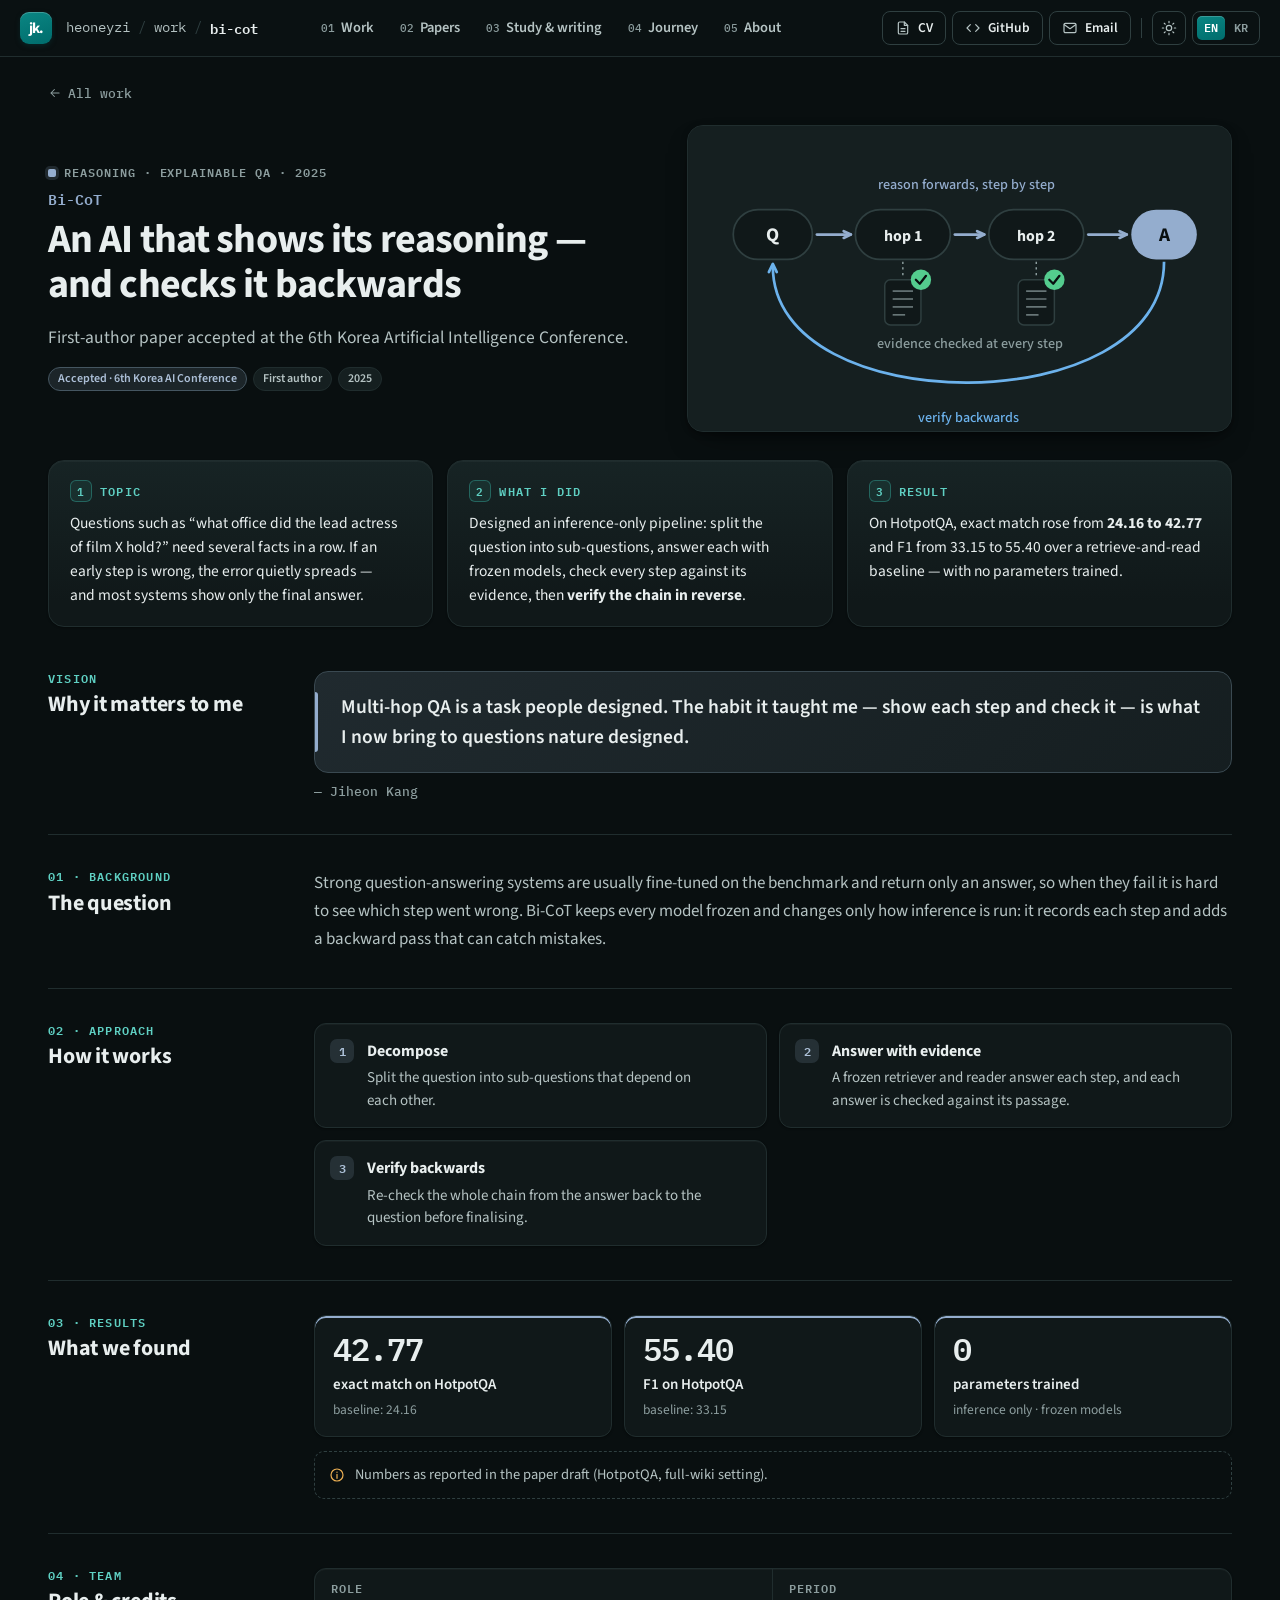
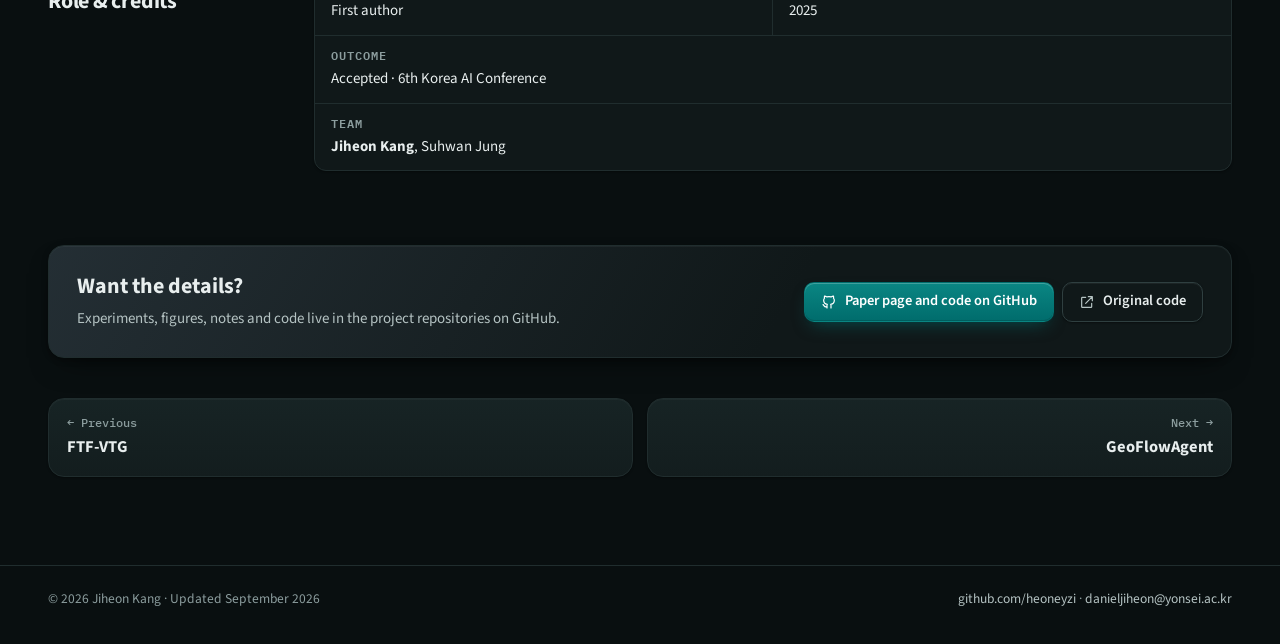
==== projects/bi-cot.html @ 535c7f1a "Publish reviewed source files and experiment documentation" ====
<!doctype html>
<html lang="en" data-theme="dark">
<head>
<meta charset="utf-8">
<meta name="viewport" content="width=device-width,initial-scale=1">
<title>Bi-CoT · Jiheon Kang</title>
<meta name="title-ko" content="Bi-CoT · 강지헌">
<meta name="description" content="First-author paper accepted at the 6th Korea Artificial Intelligence Conference.">
<meta name="theme-color" content="#0b1011">
<meta name="color-scheme" content="dark light">
<link rel="canonical" href="https://heoneyzi.github.io/projects/bi-cot.html">
<meta property="og:type" content="website">
<meta property="og:title" content="Bi-CoT · Jiheon Kang">
<meta property="og:description" content="First-author paper accepted at the 6th Korea Artificial Intelligence Conference.">
<meta property="og:url" content="https://heoneyzi.github.io/projects/bi-cot.html">
<meta property="og:image" content="https://heoneyzi.github.io/assets/og.png">
<meta name="twitter:card" content="summary_large_image">
<link rel="icon" type="image/svg+xml" href="../favicon.svg">
<link rel="preconnect" href="https://fonts.googleapis.com">
<link rel="preconnect" href="https://fonts.gstatic.com" crossorigin>
<link rel="stylesheet" href="https://fonts.googleapis.com/css2?family=Source+Sans+3:ital,wght@0,400;0,500;0,600;0,700;1,400&family=IBM+Plex+Mono:wght@400;500;600&family=Noto+Sans+KR:wght@400;500;700&display=swap">
<link rel="stylesheet" href="../assets/site.css">
<script>(function(){try{var t=localStorage.getItem('hz-theme');if(t==='light'){document.documentElement.setAttribute('data-theme','light');}}catch(e){}})();</script>
<script src="../assets/site.js" defer></script>
</head>
<body>
<a class="skip" href="#main" data-ko="본문으로 건너뛰기">Skip to content</a>
<svg class="sprite" aria-hidden="true" focusable="false" xmlns="http://www.w3.org/2000/svg"><symbol id="i-mail" viewBox="0 0 24 24" fill="none" stroke="currentColor" stroke-width="1.8" stroke-linecap="round" stroke-linejoin="round"><rect x="3" y="5" width="18" height="14" rx="2"/><path d="m3.5 7 8.5 6 8.5-6"/></symbol><symbol id="i-file" viewBox="0 0 24 24" fill="none" stroke="currentColor" stroke-width="1.8" stroke-linecap="round" stroke-linejoin="round"><path d="M14 3H7a2 2 0 0 0-2 2v14a2 2 0 0 0 2 2h10a2 2 0 0 0 2-2V8z"/><path d="M14 3v5h5M9 13h6M9 17h6"/></symbol><symbol id="i-code" viewBox="0 0 24 24" fill="none" stroke="currentColor" stroke-width="1.8" stroke-linecap="round" stroke-linejoin="round"><path d="m8 7-5 5 5 5M16 7l5 5-5 5"/></symbol><symbol id="i-user" viewBox="0 0 24 24" fill="none" stroke="currentColor" stroke-width="1.8" stroke-linecap="round" stroke-linejoin="round"><circle cx="12" cy="8" r="4"/><path d="M4 21c1.5-4 4.5-6 8-6s6.5 2 8 6"/></symbol><symbol id="i-sun" viewBox="0 0 24 24" fill="none" stroke="currentColor" stroke-width="1.8" stroke-linecap="round" stroke-linejoin="round"><circle cx="12" cy="12" r="4"/><path d="M12 2v2M12 20v2M4.9 4.9l1.4 1.4M17.7 17.7l1.4 1.4M2 12h2M20 12h2M4.9 19.1l1.4-1.4M17.7 6.3l1.4-1.4"/></symbol><symbol id="i-moon" viewBox="0 0 24 24" fill="none" stroke="currentColor" stroke-width="1.8" stroke-linecap="round" stroke-linejoin="round"><path d="M20 14.5A8 8 0 1 1 9.5 4a6.5 6.5 0 0 0 10.5 10.5z"/></symbol><symbol id="i-arrow" viewBox="0 0 24 24" fill="none" stroke="currentColor" stroke-width="1.8" stroke-linecap="round" stroke-linejoin="round"><path d="M5 12h14M13 6l6 6-6 6"/></symbol><symbol id="i-ext" viewBox="0 0 24 24" fill="none" stroke="currentColor" stroke-width="1.8" stroke-linecap="round" stroke-linejoin="round"><path d="M14 4h6v6M10 14 20 4M19 14v5a1 1 0 0 1-1 1H5a1 1 0 0 1-1-1V6a1 1 0 0 1 1-1h5"/></symbol><symbol id="i-mic" viewBox="0 0 24 24" fill="none" stroke="currentColor" stroke-width="1.8" stroke-linecap="round" stroke-linejoin="round"><rect x="9" y="3" width="6" height="11" rx="3"/><path d="M5 11a7 7 0 0 0 14 0M12 18v3"/></symbol><symbol id="i-medal" viewBox="0 0 24 24" fill="none" stroke="currentColor" stroke-width="1.8" stroke-linecap="round" stroke-linejoin="round"><circle cx="12" cy="9" r="6"/><path d="m8.5 14-1.5 7 5-3 5 3-1.5-7"/></symbol><symbol id="i-papers" viewBox="0 0 24 24" fill="none" stroke="currentColor" stroke-width="1.8" stroke-linecap="round" stroke-linejoin="round"><path d="M8 3h8l4 4v12a2 2 0 0 1-2 2H8a2 2 0 0 1-2-2V5a2 2 0 0 1 2-2z"/><path d="M16 3v4h4M4 7v12a2 2 0 0 0 2 2M10 12h6M10 16h6"/></symbol><symbol id="i-users" viewBox="0 0 24 24" fill="none" stroke="currentColor" stroke-width="1.8" stroke-linecap="round" stroke-linejoin="round"><circle cx="9" cy="8" r="3.5"/><path d="M2.5 20c.9-3.4 3.3-5.5 6.5-5.5s5.6 2.1 6.5 5.5M16 4.6a3.5 3.5 0 0 1 0 6.8M18 14.8c1.8.8 3 2.6 3.5 5.2"/></symbol><symbol id="i-dna" viewBox="0 0 24 24" fill="none" stroke="currentColor" stroke-width="1.8" stroke-linecap="round" stroke-linejoin="round"><path d="M8 3c0 5 8 5 8 9s-8 4-8 9M16 3c0 5-8 5-8 9s8 4 8 9M9.5 6.5h5M10 9.5h4M10 14.5h4M9.5 17.5h5"/></symbol><symbol id="i-cell" viewBox="0 0 24 24" fill="none" stroke="currentColor" stroke-width="1.8" stroke-linecap="round" stroke-linejoin="round"><circle cx="12" cy="12" r="9"/><circle cx="13" cy="11" r="3"/><circle cx="7.5" cy="15" r=".8"/><circle cx="16" cy="16.5" r=".8"/></symbol><symbol id="i-protein" viewBox="0 0 24 24" fill="none" stroke="currentColor" stroke-width="1.8" stroke-linecap="round" stroke-linejoin="round"><circle cx="6" cy="7" r="2.5"/><circle cx="17.5" cy="6" r="2.5"/><circle cx="12" cy="17.5" r="2.5"/><path d="M8.4 6.8 15 6.2M7.1 9.2l3.7 6M16.4 8.3 13.2 15"/></symbol><symbol id="i-pill" viewBox="0 0 24 24" fill="none" stroke="currentColor" stroke-width="1.8" stroke-linecap="round" stroke-linejoin="round"><rect x="2.8" y="8.3" width="18.4" height="7.4" rx="3.7" transform="rotate(-45 12 12)"/><path d="m8.6 8.6 6.8 6.8"/></symbol><symbol id="i-pulse" viewBox="0 0 24 24" fill="none" stroke="currentColor" stroke-width="1.8" stroke-linecap="round" stroke-linejoin="round"><path d="M3 12h4l3-7 4 14 3-7h4"/></symbol><symbol id="i-film" viewBox="0 0 24 24" fill="none" stroke="currentColor" stroke-width="1.8" stroke-linecap="round" stroke-linejoin="round"><rect x="3" y="5" width="18" height="14" rx="2"/><path d="M7 5v14M17 5v14M3 9.5h4M3 14.5h4M17 9.5h4M17 14.5h4"/></symbol><symbol id="i-route" viewBox="0 0 24 24" fill="none" stroke="currentColor" stroke-width="1.8" stroke-linecap="round" stroke-linejoin="round"><circle cx="6" cy="18" r="2.5"/><circle cx="18" cy="6" r="2.5"/><path d="M8.5 18H15a3.5 3.5 0 0 0 0-7H9a3.5 3.5 0 0 1 0-7h6.5"/></symbol><symbol id="i-compass" viewBox="0 0 24 24" fill="none" stroke="currentColor" stroke-width="1.8" stroke-linecap="round" stroke-linejoin="round"><circle cx="12" cy="12" r="9"/><path d="m15.5 8.5-2 5-5 2 2-5z"/></symbol><symbol id="i-chat" viewBox="0 0 24 24" fill="none" stroke="currentColor" stroke-width="1.8" stroke-linecap="round" stroke-linejoin="round"><path d="M4 5h16v11H9l-5 4z"/><path d="M8 9.5h8M8 12.5h5"/></symbol><symbol id="i-pin" viewBox="0 0 24 24" fill="none" stroke="currentColor" stroke-width="1.8" stroke-linecap="round" stroke-linejoin="round"><path d="M12 21s7-6.2 7-12a7 7 0 1 0-14 0c0 5.8 7 12 7 12z"/><circle cx="12" cy="9" r="2.5"/></symbol><symbol id="i-book" viewBox="0 0 24 24" fill="none" stroke="currentColor" stroke-width="1.8" stroke-linecap="round" stroke-linejoin="round"><path d="M3 5h6a3 3 0 0 1 3 3v12a2 2 0 0 0-2-2H3zM21 5h-6a3 3 0 0 0-3 3v12a2 2 0 0 1 2-2h7z"/></symbol><symbol id="i-eye" viewBox="0 0 24 24" fill="none" stroke="currentColor" stroke-width="1.8" stroke-linecap="round" stroke-linejoin="round"><path d="M2 12s3.5-7 10-7 10 7 10 7-3.5 7-10 7S2 12 2 12z"/><circle cx="12" cy="12" r="3"/></symbol><symbol id="i-pen" viewBox="0 0 24 24" fill="none" stroke="currentColor" stroke-width="1.8" stroke-linecap="round" stroke-linejoin="round"><path d="M4 20h4L19 9a2.8 2.8 0 0 0-4-4L4 16z"/><path d="m13.5 6.5 4 4"/></symbol><symbol id="i-check" viewBox="0 0 24 24" fill="none" stroke="currentColor" stroke-width="1.8" stroke-linecap="round" stroke-linejoin="round"><path d="m5 12.5 4.5 4.5L19 7.5"/></symbol><symbol id="i-cap" viewBox="0 0 24 24" fill="none" stroke="currentColor" stroke-width="1.8" stroke-linecap="round" stroke-linejoin="round"><path d="M2 9.5 12 4.5l10 5-10 5z"/><path d="M6 11.5v5c3.5 2.7 8.5 2.7 12 0v-5"/></symbol><symbol id="i-info" viewBox="0 0 24 24" fill="none" stroke="currentColor" stroke-width="1.8" stroke-linecap="round" stroke-linejoin="round"><circle cx="12" cy="12" r="9"/><path d="M12 11v6M12 7.5v.5"/></symbol><symbol id="i-down" viewBox="0 0 24 24" fill="none" stroke="currentColor" stroke-width="1.8" stroke-linecap="round" stroke-linejoin="round"><path d="M12 5v14M6 13l6 6 6-6"/></symbol><symbol id="i-spark" viewBox="0 0 24 24" fill="none" stroke="currentColor" stroke-width="1.8" stroke-linecap="round" stroke-linejoin="round"><path d="M12 3l1.9 5.1L19 10l-5.1 1.9L12 17l-1.9-5.1L5 10l5.1-1.9z"/></symbol><symbol id="i-github" viewBox="0 0 24 24" fill="none" stroke="currentColor" stroke-width="1.8" stroke-linecap="round" stroke-linejoin="round"><path d="M9 19c-4.3 1.4-4.3-2.5-6-3m12 5v-3.5c0-1 .1-1.4-.5-2 2.8-.3 5.5-1.4 5.5-6a4.6 4.6 0 0 0-1.3-3.2 4.2 4.2 0 0 0-.1-3.2s-1.1-.3-3.5 1.3a12.3 12.3 0 0 0-6.2 0C6.5 2.8 5.4 3.1 5.4 3.1a4.2 4.2 0 0 0-.1 3.2A4.6 4.6 0 0 0 4 9.5c0 4.6 2.7 5.7 5.5 6-.6.6-.6 1.2-.5 2V21"/></symbol></svg>
<header class="topbar">
  <div class="tb-row">
    <a class="brand" href="../index.html" aria-label="Jiheon Kang — home" data-ko-aria="강지헌 — 홈"><span class="brand-mark">jk.</span></a>
    <div class="crumbs"><a href="../index.html">heoneyzi</a><span class="sep">/</span><a href="../index.html#work" data-ko="작업">work</a><span class="sep">/</span><span aria-current="page">bi-cot</span></div>
    <nav class="nav" aria-label="Sections" data-ko-aria="섹션"><a href="../index.html#work"><span class="n">01</span><span data-ko="연구·프로젝트">Work</span></a><a href="../index.html#papers"><span class="n">02</span><span data-ko="논문">Papers</span></a><a href="../index.html#study"><span class="n">03</span><span data-ko="공부·글">Study & writing</span></a><a href="../index.html#journey"><span class="n">04</span><span data-ko="걸어온 길">Journey</span></a><a href="../index.html#about"><span class="n">05</span><span data-ko="소개">About</span></a></nav>
    <div class="tb-right">
      <a class="tb-btn" href="../Jiheon_Kang_CV.pdf" target="_blank" rel="noopener" aria-label="CV (PDF)"><svg class="ic" aria-hidden="true"><use href="#i-file"/></svg><span class="t">CV</span></a>
      <a class="tb-btn" href="https://github.com/heoneyzi" target="_blank" rel="noopener" aria-label="GitHub"><svg class="ic" aria-hidden="true"><use href="#i-code"/></svg><span class="t">GitHub</span></a>
      <a class="tb-btn" href="mailto:danieljiheon@yonsei.ac.kr" aria-label="Email" data-ko-aria="이메일"><svg class="ic" aria-hidden="true"><use href="#i-mail"/></svg><span class="t" data-ko="이메일">Email</span></a>
      <span class="tb-sep" aria-hidden="true"></span>
      <button class="ib theme-btn" type="button" data-theme-toggle data-l-light="Switch to light theme" data-l-dark="Switch to dark theme" aria-label="Switch to light theme"><svg class="ic i-sun" aria-hidden="true"><use href="#i-sun"/></svg><svg class="ic i-moon" aria-hidden="true"><use href="#i-moon"/></svg></button>
      <button class="lang-btn" type="button" data-lang-toggle aria-label="한국어로 보기" aria-pressed="false"><span class="l-en">EN</span><span class="l-ko">KR</span></button>
    </div>
  </div>
  <nav class="nav-strip" aria-label="Sections" data-ko-aria="섹션"><a href="../index.html#work"><span class="n">01</span><span data-ko="연구·프로젝트">Work</span></a><a href="../index.html#papers"><span class="n">02</span><span data-ko="논문">Papers</span></a><a href="../index.html#study"><span class="n">03</span><span data-ko="공부·글">Study & writing</span></a><a href="../index.html#journey"><span class="n">04</span><span data-ko="걸어온 길">Journey</span></a><a href="../index.html#about"><span class="n">05</span><span data-ko="소개">About</span></a></nav>
</header>
<main id="main" class="proj dom-ai">
<div class="wrap">
  <a class="back" href="../index.html#work"><svg class="ic" aria-hidden="true"><use href="#i-arrow"/></svg><span data-ko="전체 작업">All work</span></a>
  <div class="p-head">
    <div>
      <p class="p-kicker"><span class="dot"></span><span data-ko="추론 · 설명 가능한 QA · 2025">Reasoning · Explainable QA · 2025</span></p>
      <p class="p-short">Bi-CoT</p>
      <h1 data-ko="추론 과정을 보여 주고, 거꾸로 검증하는 AI">An AI that shows its reasoning — and checks it backwards</h1>
      <p class="p-lede" data-ko="제6회 한국인공지능학술대회에 제1저자로 채택된 논문입니다."><span class="nw">First-author</span> paper accepted at the 6th Korea Artificial Intelligence Conference.</p>
      <div class="p-badges"><span class="badge b-acc" data-ko="채택 · 제6회 한국인공지능학술대회">Accepted · 6th Korea AI Conference</span><span class="badge" data-ko="제1저자">First author</span><span class="badge" data-ko="2025">2025</span></div>
    </div>
    <figure class="card p-hero" style="margin:0"><svg class="ill" viewBox="0 0 480 270" role="img" aria-label="A question is answered hop by hop with evidence checks, then the chain is verified backwards from the answer." data-ko-aria="질문을 단계별로 근거를 확인하며 풀고, 마지막에 답에서 질문 쪽으로 거꾸로 검증합니다." preserveAspectRatio="xMidYMid meet" xmlns="http://www.w3.org/2000/svg"><rect class="i-bg" x="0" y="0" width="480" height="270"/><rect x="40" y="74" width="70" height="44" rx="22" class="i-box" stroke-width="1.5"/><text x="75.0" y="102" class="t-b" text-anchor="middle" style="font-size:17px">Q</text><rect x="148" y="74" width="84" height="44" rx="22" class="i-box" stroke-width="1.5"/><text x="190.0" y="102" class="t-b" text-anchor="middle" style="font-size:14px">hop 1</text><rect x="266" y="74" width="84" height="44" rx="22" class="i-box" stroke-width="1.5"/><text x="308.0" y="102" class="t-b" text-anchor="middle" style="font-size:14px">hop 2</text><rect x="392" y="74" width="58" height="44" rx="22" class="i-acc"/><text x="421.0" y="102" class="t-b" text-anchor="middle" style="fill:var(--bg);font-size:17px">A</text><line x1="114" y1="96" x2="144.0" y2="96.0" class="i-accs" stroke-width="2.4" stroke-linecap="round"/><path d="M137.7 99.0 L144.0 96.0 L137.7 93.0" class="i-accs" stroke-width="2.4" stroke-linecap="round" stroke-linejoin="round" fill="none"/><line x1="236" y1="96" x2="262.0" y2="96.0" class="i-accs" stroke-width="2.4" stroke-linecap="round"/><path d="M255.7 99.0 L262.0 96.0 L255.7 93.0" class="i-accs" stroke-width="2.4" stroke-linecap="round" stroke-linejoin="round" fill="none"/><line x1="354" y1="96" x2="388.0" y2="96.0" class="i-accs" stroke-width="2.4" stroke-linecap="round"/><path d="M381.7 99.0 L388.0 96.0 L381.7 93.0" class="i-accs" stroke-width="2.4" stroke-linecap="round" stroke-linejoin="round" fill="none"/><text x="246" y="56" class="t-s t-acc lbl" text-anchor="middle" data-ko="한 단계씩 앞으로 추론">reason forwards, step by step</text><rect x="174" y="136" width="32" height="40" rx="5" class="i-box" stroke-width="1.3"/><line x1="181" y1="146" x2="199" y2="146" class="i-ln2" stroke-width="1.5" opacity=".7"/><line x1="181" y1="153" x2="199" y2="153" class="i-ln2" stroke-width="1.5" opacity=".7"/><line x1="181" y1="160" x2="199" y2="160" class="i-ln2" stroke-width="1.5" opacity=".7"/><line x1="181" y1="167" x2="192" y2="167" class="i-ln2" stroke-width="1.5" opacity=".7"/><circle cx="206" cy="136" r="9" style="fill:var(--good)"/><path d="M201.5 136 L205 139.5 L210.5 132.5" style="stroke:var(--bg);stroke-width:2;fill:none;stroke-linecap:round;stroke-linejoin:round"/><line x1="190" y1="120" x2="190" y2="134" class="i-ln2" stroke-width="1.3" stroke-dasharray="2 3"/><rect x="292" y="136" width="32" height="40" rx="5" class="i-box" stroke-width="1.3"/><line x1="299" y1="146" x2="317" y2="146" class="i-ln2" stroke-width="1.5" opacity=".7"/><line x1="299" y1="153" x2="317" y2="153" class="i-ln2" stroke-width="1.5" opacity=".7"/><line x1="299" y1="160" x2="317" y2="160" class="i-ln2" stroke-width="1.5" opacity=".7"/><line x1="299" y1="167" x2="310" y2="167" class="i-ln2" stroke-width="1.5" opacity=".7"/><circle cx="324" cy="136" r="9" style="fill:var(--good)"/><path d="M319.5 136 L323 139.5 L328.5 132.5" style="stroke:var(--bg);stroke-width:2;fill:none;stroke-linecap:round;stroke-linejoin:round"/><line x1="308" y1="120" x2="308" y2="134" class="i-ln2" stroke-width="1.3" stroke-dasharray="2 3"/><text x="249" y="196" class="t-s lbl" text-anchor="middle" data-ko="단계마다 근거 확인">evidence checked at every step</text><path d="M421 120 C 421 262, 75 262, 75 124" class="i-c2s" stroke-width="2.4" fill="none"/><path d="M78.5 129.2 L75 122 L71.5 129.2" class="i-c2s" stroke-width="2.4" stroke-linecap="round" stroke-linejoin="round" fill="none"/><text x="248" y="262" class="t-s lbl" text-anchor="middle" data-ko="거꾸로 검증" style="fill:var(--c-cell)">verify backwards</text></svg></figure>
  </div>
  <div class="glance">
    <section class="card g-card"><h2><span class="k">1</span><span data-ko="주제">Topic</span></h2><p data-ko="“영화 X의 주연 배우가 맡았던 공직은?” 같은 질문은 여러 사실을 차례로 찾아야 합니다. 앞 단계가 틀리면 오류가 조용히 퍼지는데, 대부분의 시스템은 최종 답만 보여 줍니다.">Questions such as “what office did the lead actress of film X hold?” need several facts in a row. If an early step is wrong, the error quietly spreads — and most systems show only the final answer.</p></section>
    <section class="card g-card"><h2><span class="k">2</span><span data-ko="한 일">What I did</span></h2><p data-ko="학습 없이 추론만 바꾸는 파이프라인을 설계했습니다. 질문을 하위 질문으로 나누고, 고정된 모델로 하나씩 답하고, 단계마다 근거와 대조한 뒤, &lt;b&gt;거꾸로 전체를 검증&lt;/b&gt;합니다.">Designed an <span class="nw">inference-only</span> pipeline: split the question into <span class="nw">sub-questions</span>, answer each with frozen models, check every step against its evidence, then <b>verify the chain in reverse</b>.</p></section>
    <section class="card g-card"><h2><span class="k">3</span><span data-ko="결과">Result</span></h2><p data-ko="HotpotQA에서 정답 일치율(EM)은 &lt;b&gt;24.16 → 42.77&lt;/b&gt;, F1은 33.15 → 55.40으로 올랐습니다. 학습한 파라미터는 없습니다.">On HotpotQA, exact match rose from <b>24.16 to 42.77</b> and F1 from 33.15 to 55.40 over a <span class="nw">retrieve-and-read</span> baseline — with no parameters trained.</p></section>
  </div>
  <div class="p-story">
    <section class="st-row"><h2><small data-ko="비전">Vision</small><span data-ko="이 연구가 제게 중요한 이유">Why it matters to me</span></h2>
      <div class="st-body"><blockquote class="vision" style="margin:0"><span data-ko="멀티홉 질의응답은 사람이 설계한 과제입니다. 이 과제에서 익힌 습관, 즉 각 단계를 보여 주고 확인하는 습관을 지금은 자연이 설계한 질문에 가져가고 있습니다."><span class="nw">Multi-hop</span> QA is a task people designed. The habit it taught me — show each step and check it — is what I now bring to questions nature designed.</span></blockquote><p class="vision-by">— Jiheon Kang</p></div></section>
    <section class="st-row"><h2><small data-ko="01 · 배경">01 · Background</small><span data-ko="질문">The question</span></h2><div class="st-body"><p data-ko="성능이 좋은 질의응답 시스템은 보통 벤치마크에 맞춰 미세조정되고 최종 답만 내놓기 때문에, 틀렸을 때 어느 단계가 잘못됐는지 알기 어렵습니다. Bi-CoT는 모든 모델을 고정한 채 추론 방식만 바꿉니다. 모든 단계를 기록하고, 실수를 잡아낼 수 있는 역방향 검증을 더합니다.">Strong <span class="nw">question-answering</span> systems are usually <span class="nw">fine-tuned</span> on the benchmark and return only an answer, so when they fail it is hard to see which step went wrong. <span class="nw">Bi-CoT</span> keeps every model frozen and changes only how inference is run: it records each step and adds a backward pass that can catch mistakes.</p></div></section>
    <section class="st-row"><h2><small data-ko="02 · 방법">02 · Approach</small><span data-ko="어떻게 했나">How it works</span></h2><div class="st-body"><ol class="steps"><li><b data-ko="분해">Decompose</b><span data-ko="질문을 서로 이어진 하위 질문으로 나눕니다.">Split the question into <span class="nw">sub-questions</span> that depend on each other.</span></li><li><b data-ko="근거와 함께 답하기">Answer with evidence</b><span data-ko="고정된 검색기와 독해 모델이 단계마다 답하고, 답을 근거 문단과 대조합니다.">A frozen retriever and reader answer each step, and each answer is checked against its passage.</span></li><li><b data-ko="거꾸로 검증">Verify backwards</b><span data-ko="답에서 질문 쪽으로 전체 연결을 다시 확인한 뒤 최종 답을 냅니다."><span class="nw">Re-check</span> the whole chain from the answer back to the question before finalising.</span></li></ol></div></section>
    <section class="st-row"><h2><small data-ko="03 · 결과">03 · Results</small><span data-ko="무엇을 알아냈나">What we found</span></h2><div class="st-body"><div class="kpis"><div class="kpi"><p class="kpi-v">42.77</p><p class="kpi-l" data-ko="HotpotQA 정답 일치율(EM)">exact match on HotpotQA</p><p class="kpi-n" data-ko="기본 방법: 24.16">baseline: 24.16</p></div><div class="kpi"><p class="kpi-v">55.40</p><p class="kpi-l" data-ko="HotpotQA F1">F1 on HotpotQA</p><p class="kpi-n" data-ko="기본 방법: 33.15">baseline: 33.15</p></div><div class="kpi"><p class="kpi-v">0</p><p class="kpi-l" data-ko="학습한 파라미터">parameters trained</p><p class="kpi-n" data-ko="추론만 변경 · 고정 모델">inference only · frozen models</p></div></div><p class="scope"><svg class="ic" aria-hidden="true"><use href="#i-info"/></svg><span data-ko="수치는 논문 원고 기준입니다(HotpotQA &lt;span class=&quot;nw&quot;&gt;full-wiki&lt;/span&gt; 설정).">Numbers as reported in the paper draft (HotpotQA, <span class="nw">full-wiki</span> setting).</span></p></div></section>
    <section class="st-row"><h2><small data-ko="04 · 팀">04 · Team</small><span data-ko="역할과 팀">Role &amp; credits</span></h2><div class="st-body"><dl class="facts">
  <div><dt data-ko="역할">Role</dt><dd data-ko="제1저자">First author</dd></div>
  <div><dt data-ko="기간">Period</dt><dd data-ko="2025">2025</dd></div>
  <div class="full"><dt data-ko="성과">Outcome</dt><dd data-ko="채택 · 제6회 한국인공지능학술대회">Accepted · 6th Korea AI Conference</dd></div>
  <div class="full"><dt data-ko="팀">Team</dt><dd data-ko="&lt;b&gt;Jiheon Kang&lt;/b&gt;, Suhwan Jung"><b>Jiheon Kang</b>, Suhwan Jung</dd></div>
</dl></div></section>
    
  </div>
  <aside class="card cta">
    <div><h2 data-ko="더 자세히 보고 싶다면">Want the details?</h2><p data-ko="실험, 그림, 노트, 코드는 GitHub의 각 프로젝트 저장소에 정리되어 있습니다.">Experiments, figures, notes and code live in the project repositories on GitHub.</p></div>
    <div class="cta-links"><a class="btn btn-primary" href="https://github.com/heoneyzi/Paper/tree/main/Bi-CoT" target="_blank" rel="noopener"><svg class="ic" aria-hidden="true"><use href="#i-github"/></svg><span data-ko="GitHub에서 논문 페이지와 코드 보기">Paper page and code on GitHub</span></a><a class="btn" href="https://github.com/heoneyzi/Bi-CoT" target="_blank" rel="noopener"><svg class="ic" aria-hidden="true"><use href="#i-ext"/></svg><span data-ko="원본 코드">Original code</span></a></div>
  </aside>
  <nav class="pn" aria-label="More projects" data-ko-aria="다른 프로젝트">
    <a class="card tilt dom-ai" data-tilt href="ftf-vtg.html"><small data-ko="← 이전">← Previous</small><b>FTF-VTG</b></a>
    <a class="card tilt next dom-dna" data-tilt href="geoflowagent.html"><small data-ko="다음 →">Next →</small><b>GeoFlowAgent</b></a>
  </nav>
</div>
</main>
<footer class="foot">
  <div class="wrap">
    <span>© 2026 Jiheon Kang · <span data-ko="2026년 9월 업데이트">Updated September 2026</span></span>
    <span><a href="https://github.com/heoneyzi" target="_blank" rel="noopener">github.com/heoneyzi</a> · <a href="mailto:danieljiheon@yonsei.ac.kr">danieljiheon@yonsei.ac.kr</a></span>
  </div>
</footer>
</body>
</html>
---- assets/site.css ----
/* heoneyzi.github.io — research portfolio.
   Dark "research report" look, built around the CV teal #008080.
   Plain CSS, no build step. Colours are tokens on :root; [data-theme="light"] swaps them.
   Depth system: every card rests on --e1, lifts to --e3 on hover; link cards tilt toward the pointer (site.js). */

/* ------------------------------------------------------------------ tokens (dark is the default) */
:root{
  --font:"Source Sans 3","Noto Sans KR",system-ui,-apple-system,"Segoe UI",Roboto,sans-serif;
  --mono:"IBM Plex Mono","Noto Sans KR",ui-monospace,SFMono-Regular,Menlo,Consolas,monospace;
  --tb-h:56px;
  --r:16px;
  --r-sm:10px;
  --ease:cubic-bezier(.2,.8,.2,1);
  color-scheme:dark;
  --brand:#008080;
  /* surfaces: teal-tinted near-blacks */
  --bg:#090f10;--bg-2:#0c1314;--panel:#101819;--panel-2:#151f20;--hover:#1a2627;
  --line:#202d2e;--line-2:#2f3f40;
  --text:#e8eeee;--text-2:#b5c3c3;--text-3:#8c9d9e;
  /* accent */
  --accent:#3cc2b5;--accent-text:#5fd0c3;--accent-ink:#ffffff;
  --accent-soft:rgba(60,194,181,.09);--accent-line:rgba(60,194,181,.36);--accent-glow:rgba(60,194,181,.20);
  --btn-hi:#0a8683;--btn-lo:#006c6c;
  --good:#54cc8e;--warn:#eeb154;
  /* domain colours: DNA · cell · protein · drug · clinic · AI · writing (one lightness, one chroma) */
  --c-dna:#3dc4b7;--c-cell:#6cb2ec;--c-protein:#ac9cf0;--c-drug:#e7aa5b;--c-clinic:#ed8395;--c-ai:#94adce;--c-write:#cfaf79;
  /* depth */
  --e1:inset 0 1px 0 rgba(255,255,255,.035),0 1px 2px rgba(0,0,0,.35);
  --e2:inset 0 1px 0 rgba(255,255,255,.045),0 2px 6px rgba(0,0,0,.32),0 14px 30px -14px rgba(0,0,0,.65);
  --e3:inset 0 1px 0 rgba(255,255,255,.06),0 6px 14px rgba(0,0,0,.34),0 30px 60px -22px rgba(0,0,0,.8),0 22px 50px -26px var(--glow,rgba(60,194,181,.45));
  --e-btn:inset 0 1px 0 rgba(255,255,255,.05),0 1px 2px rgba(0,0,0,.4);
  --e-btn-up:inset 0 1px 0 rgba(255,255,255,.07),0 4px 10px -2px rgba(0,0,0,.5),0 10px 22px -12px rgba(0,0,0,.6);
  --e-press:inset 0 2px 4px rgba(0,0,0,.45);
  --sheen:rgba(130,235,222,.075);
  --ring:rgba(95,208,195,.65);
  --dots:rgba(95,208,195,.13);
  --topbar:rgba(12,19,20,.78);
  /* aliases kept for og.py */
  --teal:var(--accent);--teal-text:var(--accent-text);--teal-fill:var(--accent);--teal-ink:#04201d;--teal-soft:var(--accent-soft);--teal-line:var(--accent-line);--teal-glow:var(--accent-glow);
}
:root[data-theme="light"]{
  color-scheme:light;
  --bg:#eff5f5;--bg-2:#ffffff;--panel:#ffffff;--panel-2:#f4f8f8;--hover:#e8f2f1;
  --line:#d9e4e3;--line-2:#c3d2d1;
  --text:#0f1c1d;--text-2:#415053;--text-3:#5b6b6e;
  --accent:#008080;--accent-text:#006b6b;--accent-ink:#ffffff;
  --accent-soft:rgba(0,128,128,.07);--accent-line:rgba(0,128,128,.30);--accent-glow:rgba(0,128,128,.16);
  --btn-hi:#078381;--btn-lo:#006c6c;
  --good:#1f8959;--warn:#ad721c;
  --c-dna:#008080;--c-cell:#2b70ab;--c-protein:#6f5bb0;--c-drug:#a86b21;--c-clinic:#b44157;--c-ai:#566b86;--c-write:#8d6f3f;
  --e1:0 1px 1px rgba(12,48,50,.04),0 1px 3px rgba(12,48,50,.06);
  --e2:0 1px 2px rgba(12,48,50,.05),0 4px 10px -2px rgba(12,48,50,.07),0 16px 32px -16px rgba(12,48,50,.16);
  --e3:0 2px 4px rgba(12,48,50,.05),0 14px 26px -10px rgba(12,48,50,.16),0 34px 64px -26px var(--glow,rgba(0,110,110,.34));
  --e-btn:0 1px 1px rgba(12,48,50,.05),0 1px 2px rgba(12,48,50,.06);
  --e-btn-up:0 2px 3px rgba(12,48,50,.06),0 8px 18px -8px rgba(12,48,50,.22);
  --e-press:inset 0 1px 3px rgba(12,48,50,.16);
  --sheen:rgba(0,128,128,.055);
  --ring:rgba(0,128,128,.6);
  --dots:rgba(0,128,128,.12);
  --topbar:rgba(255,255,255,.8);
  --teal-ink:#ffffff;
}

/* ------------------------------------------------------------------ base */
*,*::before,*::after{box-sizing:border-box}
[hidden]{display:none!important}
html{-webkit-text-size-adjust:100%;scroll-padding-top:calc(var(--tb-h) + 20px);background:var(--bg);scroll-behavior:smooth}
body{margin:0;background:var(--bg);color:var(--text);font-family:var(--font);font-size:16px;line-height:1.6;-webkit-font-smoothing:antialiased;text-rendering:optimizeLegibility}
html[lang="ko"] body{word-break:keep-all;overflow-wrap:anywhere}
h1,h2,h3,h4{text-wrap:balance}
p,li,dd{text-wrap:pretty}
.w-q,.m-q,.w-l,.st-q,.hl-l,.hl-s,.m-foot,.j-what,.j-role,.v-name,.kpi-l,.kpi-n,.contact p,.cta p,.g-card p,.p-lede,.scope{text-wrap:balance}
img,svg{max-width:100%}
a{color:inherit}
button{font:inherit;color:inherit}
::selection{background:color-mix(in srgb,var(--accent) 28%,transparent)}
.sprite{position:absolute;width:0;height:0;overflow:hidden}
.sr-only{position:absolute!important;width:1px;height:1px;padding:0;margin:-1px;overflow:hidden;clip:rect(0,0,0,0);white-space:nowrap;border:0}
.skip{position:absolute;left:-999px;top:8px;z-index:200;background:var(--accent);color:var(--accent-ink);padding:8px 12px;border-radius:6px;font-weight:700;text-decoration:none}
.skip:focus{left:12px}
:focus-visible{outline:2px solid var(--accent);outline-offset:2px;border-radius:6px}
.ic{width:16px;height:16px;fill:none;stroke:currentColor;stroke-width:1.8;stroke-linecap:round;stroke-linejoin:round;flex:none;display:block}
.wrap{width:100%;max-width:1240px;margin:0 auto;padding:0 28px}
.mono{font-family:var(--mono)}
.nw{white-space:nowrap}
.badge .nw,.pill .nw{display:contents}

/* ------------------------------------------------------------------ top bar */
.topbar{position:sticky;top:0;z-index:60;background:var(--topbar);-webkit-backdrop-filter:saturate(1.5) blur(14px);backdrop-filter:saturate(1.5) blur(14px);border-bottom:1px solid var(--line);transition:box-shadow .3s ease,border-color .3s ease}
.topbar.is-scrolled{box-shadow:0 10px 30px -18px rgba(0,0,0,.45)}
:root[data-theme="light"] .topbar.is-scrolled{box-shadow:0 10px 30px -20px rgba(12,48,50,.28)}
.tb-row{height:var(--tb-h);display:flex;align-items:center;gap:14px;padding:0 20px;max-width:1440px;margin:0 auto}
.brand{display:inline-flex;align-items:center;gap:10px;text-decoration:none;border-radius:9px;flex:none}
.brand-mark{display:grid;place-items:center;width:32px;height:32px;border-radius:9px;background:linear-gradient(160deg,var(--btn-hi),var(--btn-lo));color:#fff;font:700 15px/1 var(--font);letter-spacing:-.05em;box-shadow:inset 0 1px 0 rgba(255,255,255,.22),0 2px 6px -2px rgba(0,80,80,.55);transition:transform .25s var(--ease),box-shadow .25s var(--ease)}
.brand:hover .brand-mark{transform:translateY(-1px) rotate(-4deg);box-shadow:inset 0 1px 0 rgba(255,255,255,.25),0 6px 14px -4px rgba(0,110,110,.6)}
.crumbs{display:flex;align-items:center;min-width:0;font:400 13.5px/1 var(--mono);color:var(--text-3);white-space:nowrap}
.crumbs a{color:var(--text-2);text-decoration:none;transition:color .15s ease}
.crumbs a:hover{color:var(--accent-text)}
.crumbs .sep{margin:0 8px;color:var(--line-2)}
.crumbs [aria-current]{color:var(--text);font-weight:600}
.nav{margin:0 auto;display:flex;align-items:center;gap:2px}
.nav a{position:relative;display:inline-flex;align-items:center;height:34px;padding:0 12px;border-radius:8px;color:var(--text-2);text-decoration:none;font-size:14.5px;font-weight:600;white-space:nowrap;transition:color .15s ease,background-color .15s ease}
.nav a .n{font:500 11px var(--mono);color:var(--text-3);margin-right:6px;transition:color .15s ease}
.nav a::after{content:"";position:absolute;left:12px;right:12px;bottom:3px;height:2px;border-radius:2px;background:var(--accent);transform:scaleX(0);transition:transform .3s var(--ease)}
.nav a:hover{color:var(--text);background:var(--hover)}
.nav a:hover .n,.nav a.is-active .n{color:var(--accent-text)}
.nav a.is-active{color:var(--text)}
.nav a.is-active::after{transform:scaleX(1)}
.tb-right{display:flex;align-items:center;gap:6px;flex:none;margin-left:auto}
.tb-btn{display:inline-flex;align-items:center;gap:7px;height:34px;padding:0 12px;border:1px solid var(--line-2);border-radius:8px;background:transparent;color:var(--text);font:600 13.5px/1 var(--font);text-decoration:none;cursor:pointer;white-space:nowrap;transition:background-color .15s ease,border-color .15s ease,transform .18s var(--ease),box-shadow .18s var(--ease)}
.tb-btn:hover{background:var(--panel);border-color:var(--accent-line);transform:translateY(-1px);box-shadow:var(--e-btn-up)}
.tb-btn .ic{color:var(--text-2)}
.tb-btn:hover .ic{color:var(--accent-text)}
.tb-sep{width:1px;height:20px;background:var(--line-2);margin:0 4px}
.ib{display:inline-grid;place-items:center;width:34px;height:34px;padding:0;border-radius:8px;border:1px solid var(--line-2);background:transparent;color:var(--text-2);cursor:pointer;flex:none;transition:background-color .15s ease,color .15s ease,border-color .15s ease}
.ib:hover{background:var(--panel);color:var(--accent-text);border-color:var(--accent-line)}
.ib .ic{transition:transform .5s var(--ease)}
.ib:hover .ic{transform:rotate(-20deg)}
:root:not([data-theme="light"]) .theme-btn .i-moon,:root[data-theme="light"] .theme-btn .i-sun{display:none}
.lang-btn{display:inline-flex;align-items:center;gap:2px;height:34px;padding:0 4px;border:1px solid var(--line-2);border-radius:8px;background:transparent;cursor:pointer;transition:border-color .15s ease}
.lang-btn:hover{border-color:var(--accent-line)}
.lang-btn span{display:inline-grid;place-items:center;min-width:28px;height:24px;padding:0 5px;border-radius:5px;font:600 11.5px/1 var(--mono);color:var(--text-3);transition:background-color .2s ease,color .2s ease}
html:not([lang="ko"]) .lang-btn .l-en,html[lang="ko"] .lang-btn .l-ko{background:linear-gradient(160deg,var(--btn-hi),var(--btn-lo));color:#fff;box-shadow:inset 0 1px 0 rgba(255,255,255,.2)}
.nav-strip{display:none}

/* ------------------------------------------------------------------ Korean: letter-spaced mono labels read poorly in Hangul */
html[lang="ko"] .eyebrow,html[lang="ko"] .lbl,html[lang="ko"] .now-h,html[lang="ko"] .g-card h2,html[lang="ko"] .st-row>h2 small,
html[lang="ko"] .facts dt,html[lang="ko"] .side-card h3,html[lang="ko"] .hl-ctx,html[lang="ko"] .p-kicker,html[lang="ko"] .w-kicker,
html[lang="ko"] .scroll-cue,html[lang="ko"] .pill,html[lang="ko"] .j-when,html[lang="ko"] .id-stamp{letter-spacing:.01em;font-family:var(--font)}

/* ------------------------------------------------------------------ shared bits */
.pill{display:inline-flex;align-items:center;gap:6px;font:600 11px/1 var(--mono);text-transform:uppercase;letter-spacing:.08em;padding:6px 9px;border-radius:6px;background:var(--accent-soft);color:var(--accent-text);border:1px solid var(--accent-line);white-space:nowrap}
.eyebrow{margin:0 0 8px;font:600 12px/1.2 var(--mono);text-transform:uppercase;letter-spacing:.1em;color:var(--accent-text)}
.badge{display:inline-flex;align-items:center;gap:6px;height:24px;padding:0 9px;border-radius:999px;font:600 12px/1 var(--font);white-space:nowrap;border:1px solid var(--line);color:var(--text-2);background:var(--panel-2)}
.badge.b-acc{border-color:color-mix(in srgb,var(--dc,var(--accent)) 32%,var(--line));color:color-mix(in srgb,var(--dc,var(--accent)) 72%,var(--text));background:color-mix(in srgb,var(--dc,var(--accent)) 9%,var(--panel))}
.badge.b-solid{border-color:transparent;color:#fff;background:linear-gradient(160deg,var(--btn-hi),var(--btn-lo));box-shadow:inset 0 1px 0 rgba(255,255,255,.2),0 2px 6px -2px rgba(0,90,90,.5)}
.badge.b-live::before{content:"";width:7px;height:7px;border-radius:50%;background:var(--good);animation:pulse 2.4s ease-out infinite}
@keyframes pulse{0%{box-shadow:0 0 0 0 color-mix(in srgb,var(--good) 55%,transparent)}70%{box-shadow:0 0 0 6px transparent}100%{box-shadow:0 0 0 0 transparent}}
.btn{position:relative;display:inline-flex;align-items:center;justify-content:center;gap:8px;height:40px;padding:0 16px;border-radius:10px;border:1px solid var(--line-2);background:var(--panel);color:var(--text);font:600 14.5px/1 var(--font);text-decoration:none;white-space:nowrap;cursor:pointer;box-shadow:var(--e-btn);transition:transform .2s var(--ease),box-shadow .2s var(--ease),border-color .2s ease,background-color .2s ease,color .2s ease}
.btn .ic{width:16px;height:16px;color:var(--text-2);transition:color .2s ease,transform .25s var(--ease)}
.btn:hover{border-color:var(--accent-line);background:var(--panel);transform:translateY(-2px);box-shadow:var(--e-btn-up)}
.btn:hover .ic{color:var(--accent-text)}
.btn:active{transform:translateY(0) scale(.98);box-shadow:var(--e-press);transition-duration:.08s}
.btn-primary{background:linear-gradient(180deg,var(--btn-hi),var(--btn-lo));color:#fff;border-color:transparent;box-shadow:inset 0 1px 0 rgba(255,255,255,.22),inset 0 -1px 0 rgba(0,0,0,.14),0 1px 2px rgba(0,50,50,.3),0 8px 18px -8px rgba(0,128,128,.6)}
.btn-primary .ic{color:#fff}
.btn-primary:hover{background:linear-gradient(180deg,color-mix(in srgb,var(--btn-hi) 88%,#fff),var(--btn-lo));border-color:transparent;box-shadow:inset 0 1px 0 rgba(255,255,255,.26),inset 0 -1px 0 rgba(0,0,0,.14),0 2px 4px rgba(0,50,50,.3),0 14px 26px -10px rgba(0,128,128,.75)}
.btn-primary:hover .ic{color:#fff;transform:translateX(1px)}
.btn-primary:active{box-shadow:inset 0 2px 5px rgba(0,40,40,.45)}
.dom{--dc:var(--c-dna)}
.dom-dna{--dc:var(--c-dna)}.dom-cell{--dc:var(--c-cell)}.dom-protein{--dc:var(--c-protein)}.dom-drug{--dc:var(--c-drug)}.dom-clinic{--dc:var(--c-clinic)}.dom-ai{--dc:var(--c-ai)}.dom-write{--dc:var(--c-write)}
.dot{display:inline-block;width:8px;height:8px;border-radius:2px;background:var(--dc,var(--accent));flex:none;box-shadow:0 0 0 3px color-mix(in srgb,var(--dc,var(--accent)) 16%,transparent)}
:is(.interests,.also)>.lbl{font:600 11px/1 var(--mono);letter-spacing:.08em;text-transform:uppercase;color:var(--text-3)}

/* ------------------------------------------------------------------ cards + depth */
.card{position:relative;background:var(--panel);border:1px solid var(--line);border-radius:var(--r);box-shadow:var(--e1)}
:where(:root:not([data-theme="light"])) .card{background:linear-gradient(180deg,color-mix(in srgb,var(--panel) 95%,#9ff) 0,var(--panel) 140px)}
a.card{text-decoration:none;color:inherit}
/* lift: containers that hold several links */
.lift{transition:transform .35s var(--ease),box-shadow .35s var(--ease),border-color .25s ease}
@media (hover:hover){
  .lift:hover{transform:translateY(-3px);box-shadow:var(--e2);border-color:color-mix(in srgb,var(--dc,var(--accent)) 30%,var(--line))}
}
/* tilt: whole-card links. site.js feeds --px/--py (-.5….5) and --gx/--gy (pointer %) */
.tilt{--px:0;--py:0;--lift:0px;--glow:var(--accent-glow);transform:perspective(1100px) translate3d(0,var(--lift),0) rotateX(calc(var(--py) * -7deg)) rotateY(calc(var(--px) * 9deg));transition:transform .6s var(--ease),box-shadow .4s var(--ease),border-color .25s ease}
.tilt.is-tilting{transition:transform .14s linear,box-shadow .4s var(--ease),border-color .25s ease;will-change:transform}
.tilt::before{content:"";position:absolute;inset:-1px;border-radius:inherit;padding:1px;background:radial-gradient(300px circle at var(--gx,50%) var(--gy,0%),var(--ring),transparent 70%);-webkit-mask:linear-gradient(#000 0 0) content-box,linear-gradient(#000 0 0);-webkit-mask-composite:xor;mask:linear-gradient(#000 0 0) content-box exclude,linear-gradient(#000 0 0);opacity:0;transition:opacity .35s ease;pointer-events:none;z-index:3}
.tilt::after{content:"";position:absolute;inset:0;border-radius:inherit;background:radial-gradient(520px circle at var(--gx,50%) var(--gy,-10%),var(--sheen),transparent 55%);opacity:0;transition:opacity .35s ease;pointer-events:none;z-index:2}
@media (hover:hover){
  .tilt:hover{--lift:-6px;z-index:2;box-shadow:var(--e3);border-color:var(--accent-line)}
  .tilt:hover::before,.tilt:hover::after{opacity:1}
}
.tilt:focus-visible{--lift:-4px;box-shadow:var(--e3);outline-offset:3px}

/* ------------------------------------------------------------------ cover */
.cover{position:relative;display:flex;align-items:center;min-height:calc(100vh - var(--tb-h));min-height:calc(100svh - var(--tb-h));padding:24px 0 28px;overflow:hidden}
.cover::before{content:"";position:absolute;inset:-22% -12% auto auto;width:820px;height:820px;border-radius:50%;background:radial-gradient(closest-side,var(--accent-glow),transparent 70%);pointer-events:none}
.cover::after{content:"";position:absolute;inset:0;background-image:radial-gradient(circle at 1px 1px,var(--dots) 1px,transparent 1.6px);background-size:24px 24px;-webkit-mask-image:radial-gradient(ellipse 70% 60% at 72% 18%,#000 0,transparent 75%);mask-image:radial-gradient(ellipse 70% 60% at 72% 18%,#000 0,transparent 75%);pointer-events:none}
.cover-grid{position:relative;z-index:1;display:grid;grid-template-columns:repeat(12,minmax(0,1fr));gap:12px}

.id-card{grid-column:span 7;padding:28px 30px 26px;display:flex;flex-direction:column;container-type:inline-size;container-name:idcard;box-shadow:var(--e2)}
.id-stamp{position:absolute;top:24px;right:26px;display:flex;align-items:center;gap:8px;margin:0;font:500 12px/1 var(--mono);color:var(--text-3)}
.id-card h1{margin:0;padding-right:190px;font-size:48px;line-height:1.04;font-weight:700;letter-spacing:-.022em}
.h1-ko{font-family:"Noto Sans KR",var(--font);font-weight:500;font-size:.5em;letter-spacing:0;color:var(--text-3);margin-left:8px;white-space:nowrap}
.id-role{margin:10px 0 0;font-size:16.5px;color:var(--text-2)}
.id-tagrow{display:grid;grid-template-columns:minmax(0,1fr) auto;align-items:center;gap:8px 20px;margin-top:18px}
.id-tag{margin:0;font-size:23px;line-height:1.32;font-weight:700;letter-spacing:-.01em}
.id-tag em{font-style:normal;color:var(--accent-text)}
.id-deco{display:block;width:176px;height:auto;flex:none;overflow:visible}
.id-deco .halo{transform-box:fill-box;transform-origin:center;animation:halo 2.8s ease-out 1.4s infinite}
@keyframes halo{0%{transform:scale(.7);opacity:.6}80%,100%{transform:scale(1.7);opacity:0}}
@container idcard (max-width:600px){.id-tagrow{grid-template-columns:minmax(0,1fr)}.id-deco{display:none}}
.id-intro{margin:12px 0 0;max-width:600px;font-size:16px;line-height:1.6;color:var(--text-2)}
.interests{display:grid;grid-template-columns:auto minmax(0,1fr);align-items:center;gap:8px 12px;margin:0}
.interests .chips{display:flex;flex-wrap:wrap;gap:8px}
.chip{display:inline-flex;align-items:center;gap:7px;height:30px;padding:0 12px;border-radius:999px;border:1px solid var(--line);background:var(--panel-2);font-size:14px;font-weight:600;color:var(--text);white-space:nowrap;box-shadow:var(--e1)}
.chip .ic{width:14px;height:14px;color:var(--accent-text)}
.id-links{display:flex;flex-wrap:wrap;gap:8px;margin-top:auto;padding-top:20px}

.hl-grid{--hl-cols:2;--hl-gap:12px;grid-column:span 5;display:grid;grid-template-columns:repeat(var(--hl-cols),minmax(0,1fr));grid-template-rows:auto 1fr auto auto var(--hl-gap) auto 1fr auto auto;column-gap:var(--hl-gap);container-type:inline-size}
.hl{display:grid;grid-template-rows:subgrid;grid-row:span 4;padding:16px 16px 15px;min-height:0}
.hl:nth-child(-n+2){grid-row:1/span 4}.hl:nth-child(n+3){grid-row:6/span 4}
.hl-top{grid-row:1}.hl-v{grid-row:3}.hl-foot{grid-row:4}
.hl-top{display:flex;align-items:flex-start;justify-content:space-between;gap:8px}
.hl-ic{display:grid;place-items:center;width:34px;height:34px;border-radius:10px;background:var(--accent-soft);color:var(--accent-text);border:1px solid var(--accent-line);transition:transform .45s var(--ease),background-color .3s ease,color .3s ease}
.hl-ic .ic{width:19px;height:19px}
.hl-ctx{font:500 11.5px/1.2 var(--mono);color:var(--text-3);text-transform:uppercase;letter-spacing:.06em}
.hl-v{margin:12px 0 0;font-size:clamp(20px,calc((100cqi - (var(--hl-cols) - 1) * var(--hl-gap)) / var(--hl-cols) * .138 - 4.8px),28px);line-height:1.05;font-weight:700;letter-spacing:-.018em;white-space:nowrap}
.hl-foot{padding-top:7px;padding-right:18px}
.hl-l{margin:0;font-size:14.5px;line-height:1.35;font-weight:600;color:var(--text)}
.hl-s{margin:3px 0 0;font-size:13.5px;line-height:1.35;color:var(--text-3)}
.hl-go{position:absolute;right:14px;bottom:15px;color:var(--text-3);opacity:0;transform:translateX(-5px);transition:opacity .25s ease,transform .35s var(--ease),color .25s ease}
@media (hover:hover){
  .hl:hover .hl-go{opacity:1;transform:none;color:var(--accent-text)}
  .hl:hover .hl-ic{transform:translateY(-2px) scale(1.06);background:linear-gradient(160deg,var(--btn-hi),var(--btn-lo));color:#fff;border-color:transparent}
}

.map-card{grid-column:1/-1;padding:18px 20px 16px}
.map-head{display:flex;align-items:center;justify-content:space-between;gap:12px 24px;flex-wrap:wrap;margin-bottom:14px}
.map-head h2{margin:0;font-size:18px;line-height:1.3;font-weight:700}
.map-head .eyebrow{margin:0 0 4px}
.stages{display:grid;grid-template-columns:repeat(5,minmax(0,1fr));gap:12px;list-style:none;margin:0;padding:0}
.stage{position:relative;display:flex;flex-direction:column;padding:13px 14px 13px;border-radius:12px;background:var(--panel-2);border:1px solid var(--line);box-shadow:inset 0 2px 0 var(--dc)}
.stage::after{content:"";position:absolute;inset:0;border-radius:inherit;background:linear-gradient(180deg,color-mix(in srgb,var(--dc) 9%,transparent),transparent 58%);pointer-events:none}
.stage+.stage::before{content:"";position:absolute;left:-12px;top:27px;width:12px;height:1px;background:var(--line-2)}
.st-top{position:relative;z-index:1;display:flex;align-items:center;gap:9px}
.st-ic{display:grid;place-items:center;width:28px;height:28px;border-radius:8px;color:var(--dc);background:color-mix(in srgb,var(--dc) 15%,transparent);transition:transform .45s var(--ease)}
.st-ic .ic{width:16px;height:16px}
.st-name{font:700 15px/1.2 var(--font)}
.st-q{position:relative;z-index:1;margin:8px 0 12px;font-size:14px;line-height:1.42;color:var(--text-2)}
.st-links{position:relative;z-index:1;display:flex;flex-wrap:wrap;gap:6px;margin-top:auto}
.st-link{display:inline-flex;align-items:center;gap:7px;height:30px;padding:0 10px;border-radius:8px;background:var(--panel);border:1px solid var(--line);text-decoration:none;font-size:13.5px;font-weight:700;color:var(--text);white-space:nowrap;box-shadow:var(--e1);transition:border-color .2s ease,transform .2s var(--ease),box-shadow .2s var(--ease)}
.st-link small{font:500 11px/1.2 var(--mono);color:var(--text-3);white-space:nowrap}
@media (hover:hover){
  .stage:hover{box-shadow:inset 0 2px 0 var(--dc),var(--e2)}
  .stage:hover .st-ic{transform:translateY(-2px) rotate(-6deg)}
  .st-link:hover{border-color:color-mix(in srgb,var(--dc) 55%,transparent);transform:translateY(-1px);box-shadow:var(--e-btn-up)}
}
.also{display:grid;grid-template-columns:auto minmax(0,1fr);align-items:start;gap:8px 12px;margin:14px 0 0;padding-top:13px;border-top:1px dashed var(--line-2)}
.also>.lbl{padding-top:9px}
.also .chips{display:flex;flex-wrap:wrap;gap:6px 8px}
.also a{display:inline-flex;align-items:center;gap:6px;height:28px;padding:0 11px;border-radius:999px;border:1px solid var(--line);background:var(--panel-2);font-size:13px;font-weight:600;color:var(--text-2);text-decoration:none;white-space:nowrap;transition:color .2s ease,border-color .2s ease,transform .2s var(--ease),box-shadow .2s var(--ease),background-color .2s ease}
.also a .ic{width:14px;height:14px;color:var(--text-3);transition:color .2s ease}
@media (hover:hover){
  .also a:hover{color:var(--text);border-color:var(--accent-line);background:var(--panel);transform:translateY(-1px);box-shadow:var(--e-btn-up)}
  .also a:hover .ic{color:var(--accent-text)}
}

.now-bar{grid-column:1/-1;display:grid;grid-template-columns:auto minmax(0,1fr) auto;align-items:center;gap:10px 14px;padding:10px 14px 10px 16px}
.now-h{display:inline-flex;align-items:center;gap:8px;font:600 11.5px/1 var(--mono);letter-spacing:.1em;text-transform:uppercase;color:var(--text)}
.now-h::before{content:"";width:8px;height:8px;border-radius:50%;background:var(--good);animation:pulse 2.4s ease-out infinite}
.now-items{display:flex;flex-wrap:wrap;gap:8px;list-style:none;margin:0;padding:0}
.now-items a{display:inline-flex;align-items:center;gap:8px;height:32px;padding:0 12px;border-radius:9px;border:1px solid var(--line);background:var(--panel-2);text-decoration:none;font-size:14px;color:var(--text-2);white-space:nowrap;transition:border-color .2s ease,color .2s ease,transform .2s var(--ease),box-shadow .2s var(--ease),background-color .2s ease}
.now-items a b{color:var(--text);font-weight:700}
@media (hover:hover){.now-items a:hover{border-color:var(--accent-line);color:var(--text);background:var(--panel);transform:translateY(-1px);box-shadow:var(--e-btn-up)}}
.scroll-cue{display:inline-flex;align-items:center;gap:6px;font:500 12.5px var(--mono);color:var(--text-3);text-decoration:none;white-space:nowrap;transition:color .2s ease}
.scroll-cue .ic{transition:transform .3s var(--ease)}
.scroll-cue:hover{color:var(--accent-text)}
.scroll-cue:hover .ic{transform:translateY(3px)}

/* ------------------------------------------------------------------ sections */
.section{padding:88px 0 12px}
.sec-head{display:grid;grid-template-columns:minmax(0,1fr) minmax(0,1fr);align-items:end;gap:12px 40px;margin-bottom:28px;padding-bottom:18px;border-bottom:1px solid var(--line)}
.sec-head h2{margin:0;font-size:34px;line-height:1.15;font-weight:700;letter-spacing:-.018em}
.sec-head>p{margin:0;font-size:16px;color:var(--text-2);justify-self:end;max-width:520px;text-align:right;text-wrap:balance}
.sec-head .eyebrow{margin:0 0 8px}

/* work cards */
.work-grid{display:grid;grid-template-columns:repeat(3,minmax(0,1fr));gap:18px}
.wcard{display:flex;flex-direction:column;text-decoration:none;color:inherit}
.thumb{position:relative;aspect-ratio:16/9;background:var(--panel-2);border-bottom:1px solid var(--line);overflow:hidden;border-radius:calc(var(--r) - 1px) calc(var(--r) - 1px) 0 0}
.thumb .ill{display:block;width:100%;height:100%;transform:translate3d(calc(var(--px,0) * -12px),calc(var(--py,0) * -9px),0) scale(var(--ill-s,1));transition:transform .6s var(--ease)}
.tilt.is-tilting .thumb .ill{transition:transform .16s linear}
@media (hover:hover){.tilt:hover .thumb .ill{--ill-s:1.055}}
.thumb .lbl{display:none}
.w-body{display:flex;flex-direction:column;flex:1 1 auto;padding:17px 19px 18px}
.w-meta{display:flex;flex-wrap:wrap;gap:6px;margin-bottom:11px}
.w-kicker{display:flex;align-items:center;gap:8px;font:600 11.5px/1.2 var(--mono);text-transform:uppercase;letter-spacing:.07em;color:var(--text-3);margin:0 0 7px}
.wcard h3{margin:0;font-size:21px;line-height:1.25;font-weight:700;letter-spacing:-.012em;transition:color .25s ease}
.w-q{margin:8px 0 0;font-size:15px;line-height:1.5;color:var(--text-2)}
.w-res{display:flex;align-items:baseline;flex-wrap:wrap;gap:4px 10px;margin-top:auto;padding-top:14px}
.w-res-inner{display:flex;align-items:baseline;gap:4px 10px;flex-wrap:wrap;width:100%;padding-top:13px;border-top:1px dashed var(--line-2)}
.w-v{font:600 24px/1.1 var(--mono);letter-spacing:-.02em;color:var(--text);white-space:nowrap}
.w-l{font-size:13.5px;line-height:1.35;color:var(--text-3)}
.w-foot{display:flex;align-items:flex-end;justify-content:space-between;gap:12px;margin-top:12px;font-size:13.5px;line-height:1.35;color:var(--text-2)}
.w-foot>span:first-child{min-width:0;text-wrap:balance}
.w-foot .go{display:inline-flex;align-items:center;gap:5px;flex:none;font-weight:700;color:var(--accent-text)}
.w-foot .go .ic{width:15px;height:15px;transition:transform .3s var(--ease)}
@media (hover:hover){
  .wcard:hover h3,.mcard:hover h3{color:var(--accent-text)}
  .wcard:hover .w-foot .go .ic{transform:translateX(4px)}
}

.sub-h{display:flex;align-items:center;gap:12px;margin:44px 0 16px;font-size:18px;font-weight:700}
.sub-h::after{content:"";flex:1 1 auto;height:1px;background:linear-gradient(90deg,var(--line-2),transparent)}
.more-grid{display:grid;grid-template-columns:repeat(4,minmax(0,1fr));gap:16px}
.mcard{display:flex;flex-direction:column;text-decoration:none;color:inherit}
.mcard .thumb{aspect-ratio:16/8}
.m-body{padding:14px 16px 16px;display:flex;flex-direction:column;flex:1 1 auto}
.mcard h3{margin:0;font-size:16.5px;line-height:1.3;font-weight:700;transition:color .25s ease}
.mcard .m-q{margin:6px 0 0;font-size:14px;line-height:1.45;color:var(--text-2)}
.mcard .m-foot{margin-top:auto;padding-top:12px;font-size:13px;line-height:1.4;color:var(--text-3)}

/* papers */
.papers{list-style:none;margin:0;padding:0;display:grid;gap:14px}
.paper{display:grid;grid-template-columns:200px minmax(0,1fr);gap:12px 32px;align-items:start;padding:22px 26px 22px 24px}
.venue{display:flex;flex-direction:column;align-items:flex-start;gap:0;min-width:0}
.v-badges{display:flex;flex-wrap:wrap;gap:6px;margin-bottom:10px}
.v-badges .badge{height:26px;padding:0 10px;font-size:12.5px}
.v-name{display:block;font-size:14px;line-height:1.4;color:var(--text-2)}
.v-role{display:inline-flex;align-items:center;gap:6px;margin-top:3px;font-size:13.5px;line-height:1.4;font-weight:600;color:var(--text-3)}
.v-role.is-first{color:var(--accent-text)}
.v-role.is-first::before{content:"";width:6px;height:6px;border-radius:50%;background:currentColor;box-shadow:0 0 0 3px color-mix(in srgb,currentColor 18%,transparent)}
.p-main{min-width:0}
.paper h3{margin:0;font-size:19px;line-height:1.35;font-weight:700;letter-spacing:-.006em;text-wrap:pretty}
.paper h3 a{text-decoration:none;background:linear-gradient(currentColor,currentColor) 0 100%/0 1.5px no-repeat;transition:color .2s ease,background-size .35s var(--ease)}
.paper h3 a:hover{color:var(--accent-text);background-size:100% 1.5px}
.authors{margin:6px 0 0;font-size:14.5px;color:var(--text-2)}
.authors b{color:var(--text)}
.p-links{display:flex;flex-wrap:wrap;gap:8px;margin-top:14px}
.p-links a{display:inline-flex;align-items:center;gap:6px;height:32px;padding:0 12px;border-radius:9px;border:1px solid var(--line-2);background:var(--panel);font-size:13.5px;font-weight:600;color:var(--text-2);text-decoration:none;white-space:nowrap;box-shadow:var(--e-btn);transition:color .2s ease,border-color .2s ease,transform .2s var(--ease),box-shadow .2s var(--ease),background-color .2s ease}
.p-links a .ic{width:14px;height:14px;transition:transform .25s var(--ease)}
.p-links a:hover{color:var(--text);border-color:var(--accent-line);transform:translateY(-1px);box-shadow:var(--e-btn-up)}
.p-links a:hover .ic{transform:translate(1px,-1px)}
.p-links a.is-story{border-color:var(--accent-line);background:var(--accent-soft);color:var(--accent-text)}
.p-links a.is-story:hover{background:linear-gradient(180deg,var(--btn-hi),var(--btn-lo));border-color:transparent;color:#fff}
.p-links a.is-story:hover .ic{transform:translateX(2px)}
.p-links a:active{transform:translateY(0) scale(.98);box-shadow:var(--e-press)}

/* study */
.study-grid{display:grid;grid-template-columns:repeat(3,minmax(0,1fr));gap:18px}

/* journey */
.journey{display:grid;grid-template-columns:repeat(4,minmax(0,1fr));gap:14px}
.j-col{padding:20px 20px 8px}
.j-col h3{display:flex;flex-direction:column;gap:4px;margin:0 0 14px;padding-bottom:13px;border-bottom:1px solid var(--line)}
.j-col h3 b{font:600 22px/1.1 var(--mono);letter-spacing:-.02em}
.j-col h3 span{font-size:14px;font-weight:600;color:var(--accent-text)}
.j-list{position:relative;list-style:none;margin:0;padding:0}
.j-list::before{content:"";position:absolute;left:3px;top:10px;bottom:22px;width:1px;background:linear-gradient(180deg,var(--line-2),color-mix(in srgb,var(--line-2) 30%,transparent))}
.j-list li{position:relative;padding:0 0 15px 18px}
.j-list li::before{content:"";position:absolute;left:0;top:7px;width:7px;height:7px;border-radius:2px;background:var(--dc,var(--text-3));box-shadow:0 0 0 3px var(--panel)}
.j-when{display:block;font:500 12px/1.3 var(--mono);color:var(--text-3)}
.j-what{display:block;margin-top:2px;font-size:14.5px;line-height:1.4;color:var(--text);font-weight:600}
.j-what a{text-decoration:none;background:linear-gradient(currentColor,currentColor) 0 100%/0 1px no-repeat;transition:color .2s ease,background-size .3s var(--ease)}
.j-what a:hover{color:var(--accent-text);background-size:100% 1px}
.j-role{display:block;font-size:13px;line-height:1.4;color:var(--text-2)}

/* about */
.about{display:grid;grid-template-columns:minmax(0,1.25fr) minmax(0,1fr);gap:16px}
.vision-card{padding:32px 34px}
.vision-card h3{margin:0 0 18px;font-size:30px;line-height:1.2;letter-spacing:-.018em}
.vq{position:relative;margin:0 0 20px;padding:18px 22px 18px 24px;border-radius:14px;background:linear-gradient(135deg,color-mix(in srgb,var(--accent) 11%,var(--panel)),color-mix(in srgb,var(--accent) 4%,var(--panel)));border:1px solid color-mix(in srgb,var(--accent) 20%,var(--line));font-size:19px;line-height:1.5;font-weight:600;color:var(--text)}
.vq::before{content:"";position:absolute;left:0;top:18px;bottom:18px;width:3px;border-radius:0 3px 3px 0;background:var(--accent)}
.vision-card p{margin:0 0 12px;font-size:16px;color:var(--text-2)}
.side-card{padding:26px 28px}
.side-card h3{margin:0 0 12px;font:600 12px/1.2 var(--mono);text-transform:uppercase;letter-spacing:.1em;color:var(--accent-text)}
.bring{list-style:none;margin:0 0 24px;padding:0;display:grid;gap:10px}
.bring li{display:flex;gap:10px;font-size:15.5px;line-height:1.45;color:var(--text)}
.bring li .ic{margin-top:3px;width:17px;height:17px;padding:2px;border-radius:50%;background:var(--accent-soft);color:var(--accent-text)}
.kit{display:flex;flex-wrap:wrap;gap:6px;margin:0 0 24px;padding:0;list-style:none}
.kit li{font:500 12.5px/1 var(--mono);padding:7px 9px;border-radius:7px;border:1px solid var(--line);background:var(--panel-2);color:var(--text-2);transition:border-color .2s ease,color .2s ease}
.kit li:hover{border-color:var(--accent-line);color:var(--text)}
.edu{display:flex;gap:12px;align-items:flex-start;font-size:15px;color:var(--text-2);text-wrap:balance}
.edu b{display:block;color:var(--text)}
.edu .ic{margin-top:4px;color:var(--accent-text)}

/* contact */
.contact{display:grid;grid-template-columns:minmax(0,1fr) auto;align-items:center;gap:22px 40px;margin-top:16px;padding:32px 34px;overflow:hidden;background:linear-gradient(120deg,color-mix(in srgb,var(--accent) 14%,var(--panel)) 0%,var(--panel) 58%);box-shadow:var(--e2)}
.contact::after{content:"";position:absolute;inset:0;background-image:radial-gradient(circle at 1px 1px,var(--dots) 1px,transparent 1.6px);background-size:22px 22px;-webkit-mask-image:linear-gradient(100deg,#000,transparent 45%);mask-image:linear-gradient(100deg,#000,transparent 45%);pointer-events:none}
.contact>*{position:relative;z-index:1}
.contact h3{margin:0;font-size:28px;line-height:1.2;letter-spacing:-.012em}
.contact p{margin:8px 0 0;color:var(--text-2);max-width:560px}
.contact .mail{display:inline-flex;align-items:center;gap:8px;margin-top:16px;font:600 18px/1.2 var(--mono);color:var(--accent-text);text-decoration:none;background:linear-gradient(currentColor,currentColor) 0 100%/0 1.5px no-repeat;padding-bottom:3px;transition:background-size .35s var(--ease)}
.contact .mail:hover{background-size:100% 1.5px}
.c-links{display:flex;flex-wrap:wrap;gap:8px;justify-content:flex-end}

.foot{margin-top:88px;border-top:1px solid var(--line);padding:22px 0 34px;font-size:13.5px;color:var(--text-3)}
.foot .wrap{display:flex;justify-content:space-between;gap:10px 24px;flex-wrap:wrap}
.foot a{color:var(--text-2);text-decoration:none;transition:color .15s ease}
.foot a:hover{color:var(--accent-text)}

/* ------------------------------------------------------------------ project page */
.proj{padding:26px 0 0}
.back{display:inline-flex;align-items:center;gap:6px;font:500 13px var(--mono);color:var(--text-3);text-decoration:none;transition:color .2s ease}
.back:hover{color:var(--accent-text)}
.back .ic{width:14px;height:14px;transform:rotate(180deg);transition:transform .3s var(--ease)}
.back:hover .ic{transform:rotate(180deg) translateX(3px)}
.p-head{display:grid;grid-template-columns:minmax(0,1.1fr) minmax(0,1fr);gap:22px 40px;align-items:center;margin-top:16px}
.p-kicker{display:flex;align-items:center;gap:8px;margin:0 0 10px;font:600 12px/1.3 var(--mono);text-transform:uppercase;letter-spacing:.08em;color:var(--text-3)}
.p-short{margin:0;font:600 15px/1.2 var(--mono);color:var(--dc)}
.p-head h1{margin:8px 0 0;font-size:40px;line-height:1.14;font-weight:700;letter-spacing:-.022em}
.p-badges{display:flex;flex-wrap:wrap;gap:6px;margin-top:16px}
.p-lede{margin:16px 0 0;font-size:17.5px;line-height:1.55;color:var(--text-2)}
.p-hero{overflow:hidden;background:var(--panel-2);box-shadow:var(--e2)}
.p-hero .ill{display:block;width:100%;height:auto}
.glance{display:grid;grid-template-columns:repeat(3,minmax(0,1fr));gap:14px;margin-top:28px}
.g-card{padding:19px 21px}
.g-card h2{display:flex;align-items:center;gap:8px;margin:0 0 9px;font:600 12px/1.2 var(--mono);text-transform:uppercase;letter-spacing:.1em;color:var(--accent-text)}
.g-card h2 .k{display:grid;place-items:center;width:22px;height:22px;border-radius:6px;background:var(--accent-soft);border:1px solid var(--accent-line);font-size:11px}
.g-card p{margin:0;font-size:15.5px;line-height:1.55;color:var(--text)}
.p-story{margin-top:10px}
.st-row{display:grid;grid-template-columns:230px minmax(0,1fr);gap:18px 36px;padding:34px 0;border-top:1px solid var(--line)}
.st-row:first-child{border-top:0}
.st-row>h2{margin:0;font-size:22px;line-height:1.25;font-weight:700;letter-spacing:-.01em}
.st-row>h2 small{display:block;margin-bottom:6px;font:600 12px/1.2 var(--mono);text-transform:uppercase;letter-spacing:.1em;color:var(--accent-text)}
.st-body>p:not([class]){margin:0 0 12px;font-size:17px;line-height:1.65;color:var(--text-2)}
.st-body>p:not([class]):last-child{margin-bottom:0}
.steps{list-style:none;margin:0;padding:0;display:grid;grid-template-columns:repeat(2,minmax(0,1fr));gap:12px;counter-reset:st}
.steps li{counter-increment:st;position:relative;padding:15px 16px 15px 52px;background:var(--panel);border:1px solid var(--line);border-radius:12px;box-shadow:var(--e1)}
.steps li::before{content:counter(st);position:absolute;left:15px;top:15px;display:grid;place-items:center;width:24px;height:24px;border-radius:7px;background:color-mix(in srgb,var(--dc) 16%,transparent);color:color-mix(in srgb,var(--dc) 70%,var(--text));font:600 12px/1 var(--mono)}
.steps li>b{display:block;font-size:16px;margin-bottom:3px}
.steps li>span{display:block;font-size:15px;line-height:1.5;color:var(--text-2)}
.steps li>span b{color:var(--text);font-weight:600}
.kpis{display:grid;grid-template-columns:repeat(auto-fit,minmax(210px,1fr));gap:12px}
.kpi{display:flex;flex-direction:column;padding:16px 18px;background:var(--panel);border:1px solid var(--line);border-radius:12px;box-shadow:inset 0 2px 0 var(--dc),var(--e1)}
.kpi-v{margin:0;font:600 32px/1.05 var(--mono);letter-spacing:-.03em;color:var(--text)}
.kpi-l{margin:9px 0 0;font-size:15px;line-height:1.4;font-weight:600;color:var(--text)}
.kpi-n{margin:5px 0 0;font-size:13.5px;line-height:1.45;color:var(--text-3)}
.scope{display:flex;gap:10px;margin:14px 0 0;padding:12px 14px;border:1px dashed var(--line-2);border-radius:10px;font-size:14.5px;line-height:1.5;color:var(--text-2)}
.scope .ic{margin-top:3px;color:var(--warn)}
.vision{position:relative;margin:0;padding:20px 24px 20px 26px;border-radius:14px;background:linear-gradient(135deg,color-mix(in srgb,var(--dc) 12%,var(--panel)),color-mix(in srgb,var(--dc) 4%,var(--panel)));border:1px solid color-mix(in srgb,var(--dc) 22%,var(--line));font-size:19.5px;line-height:1.55;font-weight:600;color:var(--text)}
.vision::before{content:"";position:absolute;left:0;top:20px;bottom:20px;width:3px;border-radius:0 3px 3px 0;background:var(--dc)}
.vision-by{margin:10px 0 0;font:500 13px var(--mono);color:var(--text-3)}
.facts{display:grid;grid-template-columns:repeat(2,minmax(0,1fr));gap:0;margin:0;border:1px solid var(--line);border-radius:12px;overflow:hidden;background:var(--panel);box-shadow:var(--e1)}
.facts div{padding:13px 16px;border-top:1px solid var(--line)}
.facts div:nth-child(-n+2){border-top:0}
.facts div:nth-child(odd){border-right:1px solid var(--line)}
.facts dt{font:600 11.5px/1.2 var(--mono);text-transform:uppercase;letter-spacing:.08em;color:var(--text-3)}
.facts dd{margin:5px 0 0;font-size:15px;line-height:1.45;color:var(--text)}
.facts .full{grid-column:1/-1;border-right:0!important}
.cta{display:grid;grid-template-columns:minmax(0,1fr) auto;align-items:center;gap:18px 30px;margin-top:40px;padding:26px 28px;overflow:hidden;background:linear-gradient(120deg,color-mix(in srgb,var(--dc) 15%,var(--panel)) 0%,var(--panel) 62%);box-shadow:var(--e2)}
.cta h2{margin:0;font-size:22px;line-height:1.3}
.cta p{margin:6px 0 0;font-size:15px;color:var(--text-2)}
.cta-links{display:flex;flex-wrap:wrap;gap:8px;justify-content:flex-end}
.pn{display:grid;grid-template-columns:repeat(2,minmax(0,1fr));gap:14px;margin-top:40px}
.pn a{display:flex;flex-direction:column;gap:4px;padding:16px 18px;text-decoration:none}
.pn small{font:500 12px var(--mono);color:var(--text-3)}
.pn b{font-size:16.5px;transition:color .25s ease}
.pn a:hover b{color:var(--accent-text)}
.pn .next{text-align:right}

/* ------------------------------------------------------------------ illustrations (inline SVG, themed) */
.ill{--ink:var(--text-3);font-family:var(--font)}
.ill .i-bg{fill:var(--panel-2)}
.ill .i-grid{stroke:var(--line);stroke-width:1;fill:none}
.ill .i-ln{stroke:var(--line-2);fill:none}
.ill .i-ln2{stroke:var(--text-3);fill:none}
.ill .i-box{fill:var(--panel);stroke:var(--line-2)}
.ill .i-ink{fill:var(--text-3)}
.ill .i-ink2{fill:var(--text-2)}
.ill .i-inkt{fill:var(--text)}
.ill .i-acc{fill:var(--dc)}
.ill .i-accs{stroke:var(--dc);fill:none}
.ill .i-soft{fill:color-mix(in srgb,var(--dc) 22%,transparent)}
.ill .i-soft2{fill:color-mix(in srgb,var(--dc) 10%,transparent)}
.ill .i-c2{fill:var(--c-cell)}
.ill .i-c2s{stroke:var(--c-cell);fill:none}
.ill .i-c3{fill:var(--c-drug)}
.ill .i-c3s{stroke:var(--c-drug);fill:none}
.ill .i-c4{fill:var(--c-clinic)}
.ill .i-c4s{stroke:var(--c-clinic);fill:none}
.ill .i-c5{fill:var(--c-protein)}
.ill .i-c5s{stroke:var(--c-protein);fill:none}
.ill .i-dim{opacity:.45}
.ill text{font-family:var(--font)}
.ill .t-l{font-size:14px;font-weight:600;fill:var(--text-2)}
.ill .t-s{font-size:12.5px;font-weight:500;fill:var(--text-3)}
.ill .t-m{font-family:var(--mono);font-size:13px;font-weight:500;fill:var(--text-2)}
.ill .t-b{font-size:15px;font-weight:700;fill:var(--text)}
.ill .t-acc{fill:var(--dc)}

/* ------------------------------------------------------------------ responsive */
@media (max-width:1180px){
  .crumbs{display:none}
  .tb-btn .t{display:none}
  .tb-btn{padding:0 9px}
  .id-card h1{font-size:46px}
  .more-grid{grid-template-columns:repeat(2,minmax(0,1fr))}
  .now-bar{grid-template-columns:auto minmax(0,1fr)}
  .scroll-cue{display:none}
  .also .chips{gap:6px}
  .also a{padding:0 9px;font-size:12.5px;gap:5px}
  .contact,.cta{grid-template-columns:minmax(0,1fr)}
  .c-links,.cta-links{justify-content:flex-start}
}
@media (max-width:1020px){
  .cover{min-height:0}
  .id-card,.hl-grid{grid-column:1/-1}
  .hl-grid{--hl-cols:4;grid-template-rows:auto 1fr auto auto}
  .hl:nth-child(n){grid-row:1/span 4}
  .stages{grid-template-columns:repeat(3,minmax(0,1fr))}
  .stage+.stage::before{display:none}
  .now-items{display:grid;grid-template-columns:repeat(2,minmax(0,1fr))}
  .now-items a{width:100%}
  .work-grid,.study-grid{grid-template-columns:repeat(2,minmax(0,1fr))}
  .study-grid>.wcard:last-child:nth-child(odd){grid-column:1/-1;flex-direction:row}
  .study-grid>.wcard:last-child:nth-child(odd) .thumb{flex:0 0 46%;aspect-ratio:auto;border-bottom:0;border-right:1px solid var(--line);border-radius:calc(var(--r) - 1px) 0 0 calc(var(--r) - 1px)}
  .journey{grid-template-columns:repeat(2,minmax(0,1fr))}
  .about{grid-template-columns:1fr}
  .p-head{grid-template-columns:1fr}
  .glance{grid-template-columns:1fr}
  .st-row{grid-template-columns:1fr;gap:14px}
  .sec-head{grid-template-columns:1fr}
  .sec-head>p{justify-self:start;text-align:left}
  .paper{grid-template-columns:184px minmax(0,1fr);gap:12px 24px}
}
@media (max-width:860px){
  .nav{display:none}
  .nav-strip{display:flex;gap:6px;overflow-x:auto;scrollbar-width:none;padding:0 14px 9px;margin:0 auto;max-width:1440px;-webkit-mask-image:linear-gradient(90deg,transparent 0,#000 14px,#000 calc(100% - 14px),transparent 100%);mask-image:linear-gradient(90deg,transparent 0,#000 14px,#000 calc(100% - 14px),transparent 100%)}
  .nav-strip::-webkit-scrollbar{display:none}
  .nav-strip a{flex:none;display:inline-flex;align-items:center;height:32px;padding:0 12px;border-radius:999px;border:1px solid var(--line);background:var(--panel);color:var(--text-2);text-decoration:none;font-size:14px;font-weight:600;white-space:nowrap;transition:background-color .2s ease,border-color .2s ease,color .2s ease}
  .nav-strip a .n{font:500 11px var(--mono);color:var(--text-3);margin-right:6px}
  .nav-strip a.is-active{border-color:var(--accent-line);color:var(--text);background:var(--accent-soft)}
  .nav-strip a.is-active .n{color:var(--accent-text)}
  .tb-right .tb-btn{display:none}
  .tb-right .tb-sep{display:none}
  .hl-grid{--hl-cols:2;grid-template-rows:auto 1fr auto auto var(--hl-gap) auto 1fr auto auto}
  .hl:nth-child(-n+2){grid-row:1/span 4}.hl:nth-child(n+3){grid-row:6/span 4}
  .paper{grid-template-columns:1fr;gap:12px}
  .venue{flex-direction:row;flex-wrap:wrap;align-items:center;gap:6px 12px}
  .v-badges{margin-bottom:0}
  .v-name,.v-role{margin-top:0}
  .v-name+.v-role::before{content:"·";width:auto;height:auto;border-radius:0;background:none;box-shadow:none;margin-right:2px;color:var(--text-3)}
}
@media (max-width:720px){
  :root{--tb-h:54px}
  .wrap{padding:0 16px}
  .tb-row{padding:0 12px;gap:10px}
  .cover{padding:16px 0 24px}
  .id-card{padding:22px 20px 20px}
  .id-stamp{position:static;margin:0 0 14px}
  .id-card h1{padding-right:0;font-size:38px}
  .id-tag{font-size:21px}
  .id-intro,.id-role{font-size:15.5px}
  .id-links{display:grid;grid-template-columns:repeat(2,minmax(0,1fr))}
  .hl-grid{--hl-gap:10px}
  .hl{padding:14px 14px 13px}
  .map-card{padding:16px 14px 14px}
  .interests,.also{grid-template-columns:minmax(0,1fr)}
  .also>.lbl{padding-top:0}
  .stages{display:grid;grid-auto-flow:column;grid-template-columns:none;grid-auto-columns:78%;overflow-x:auto;scroll-snap-type:x mandatory;padding:2px 2px 8px;margin:0 -2px;scrollbar-width:thin}
  .stage{scroll-snap-align:start}
  .now-bar{grid-template-columns:minmax(0,1fr);padding:12px 14px}
  .now-items{grid-template-columns:minmax(0,1fr)}
  .now-items a{white-space:normal;height:auto;min-height:34px;padding:7px 12px}
  .section{padding:62px 0 8px}
  .sec-head h2{font-size:27px}
  .work-grid,.study-grid,.more-grid,.journey{grid-template-columns:1fr}
  .study-grid>.wcard:last-child:nth-child(odd){flex-direction:column}
  .study-grid>.wcard:last-child:nth-child(odd) .thumb{flex:none;aspect-ratio:16/9;border-right:0;border-bottom:1px solid var(--line);border-radius:calc(var(--r) - 1px) calc(var(--r) - 1px) 0 0}
  .paper{padding:18px 18px 18px}
  .p-head h1{font-size:30px}
  .p-lede{font-size:16.5px}
  .steps{grid-template-columns:1fr}
  .facts{grid-template-columns:1fr}
  .facts div{border-right:0!important}
  .facts div:nth-child(2){border-top:1px solid var(--line)}
  .cta,.contact{grid-template-columns:1fr;padding:22px 20px}
  .cta-links{justify-content:flex-start}
  .c-links{display:grid;grid-template-columns:repeat(2,minmax(0,1fr))}
  .pn{grid-template-columns:1fr}
  .pn .next{text-align:left}
  .vision-card,.side-card{padding:22px 20px}
  .vision-card h3{font-size:25px}
  .vq{font-size:17.5px}
  .vision{font-size:17.5px;padding:16px 18px 16px 20px}
  .kpi-v{font-size:28px}
  .st-body>p:not([class]){font-size:16px}
  .contact .mail{font-size:16px}
}
@media (max-width:430px){
  .badge{white-space:normal;height:auto;min-height:24px;padding:4px 10px;line-height:1.3;border-radius:12px;text-wrap:balance}
  .cta-links .btn{white-space:normal;height:auto;min-height:40px;padding:9px 14px;line-height:1.25;text-align:left}
}
@media (max-width:380px){
  .hl-grid{--hl-cols:1;grid-template-rows:none;row-gap:10px}
  .hl:nth-child(n){grid-row:auto;display:flex;flex-direction:column}
  .id-card h1{font-size:34px}
  .id-links,.c-links{grid-template-columns:1fr}
}
@media (hover:none){
  .btn:hover,.tb-btn:hover,.p-links a:hover,.lift:hover{transform:none}
}
@media (prefers-reduced-motion:reduce){
  html{scroll-behavior:auto}
  *,*::before,*::after{animation:none!important;transition:none!important}
  .tilt{transform:none!important}
  .thumb .ill{transform:none!important}
}
@media print{
  .topbar,.nav-strip,.scroll-cue,.cta,.pn{display:none!important}
  body{background:#fff;color:#000}
  .card{box-shadow:none!important}
}
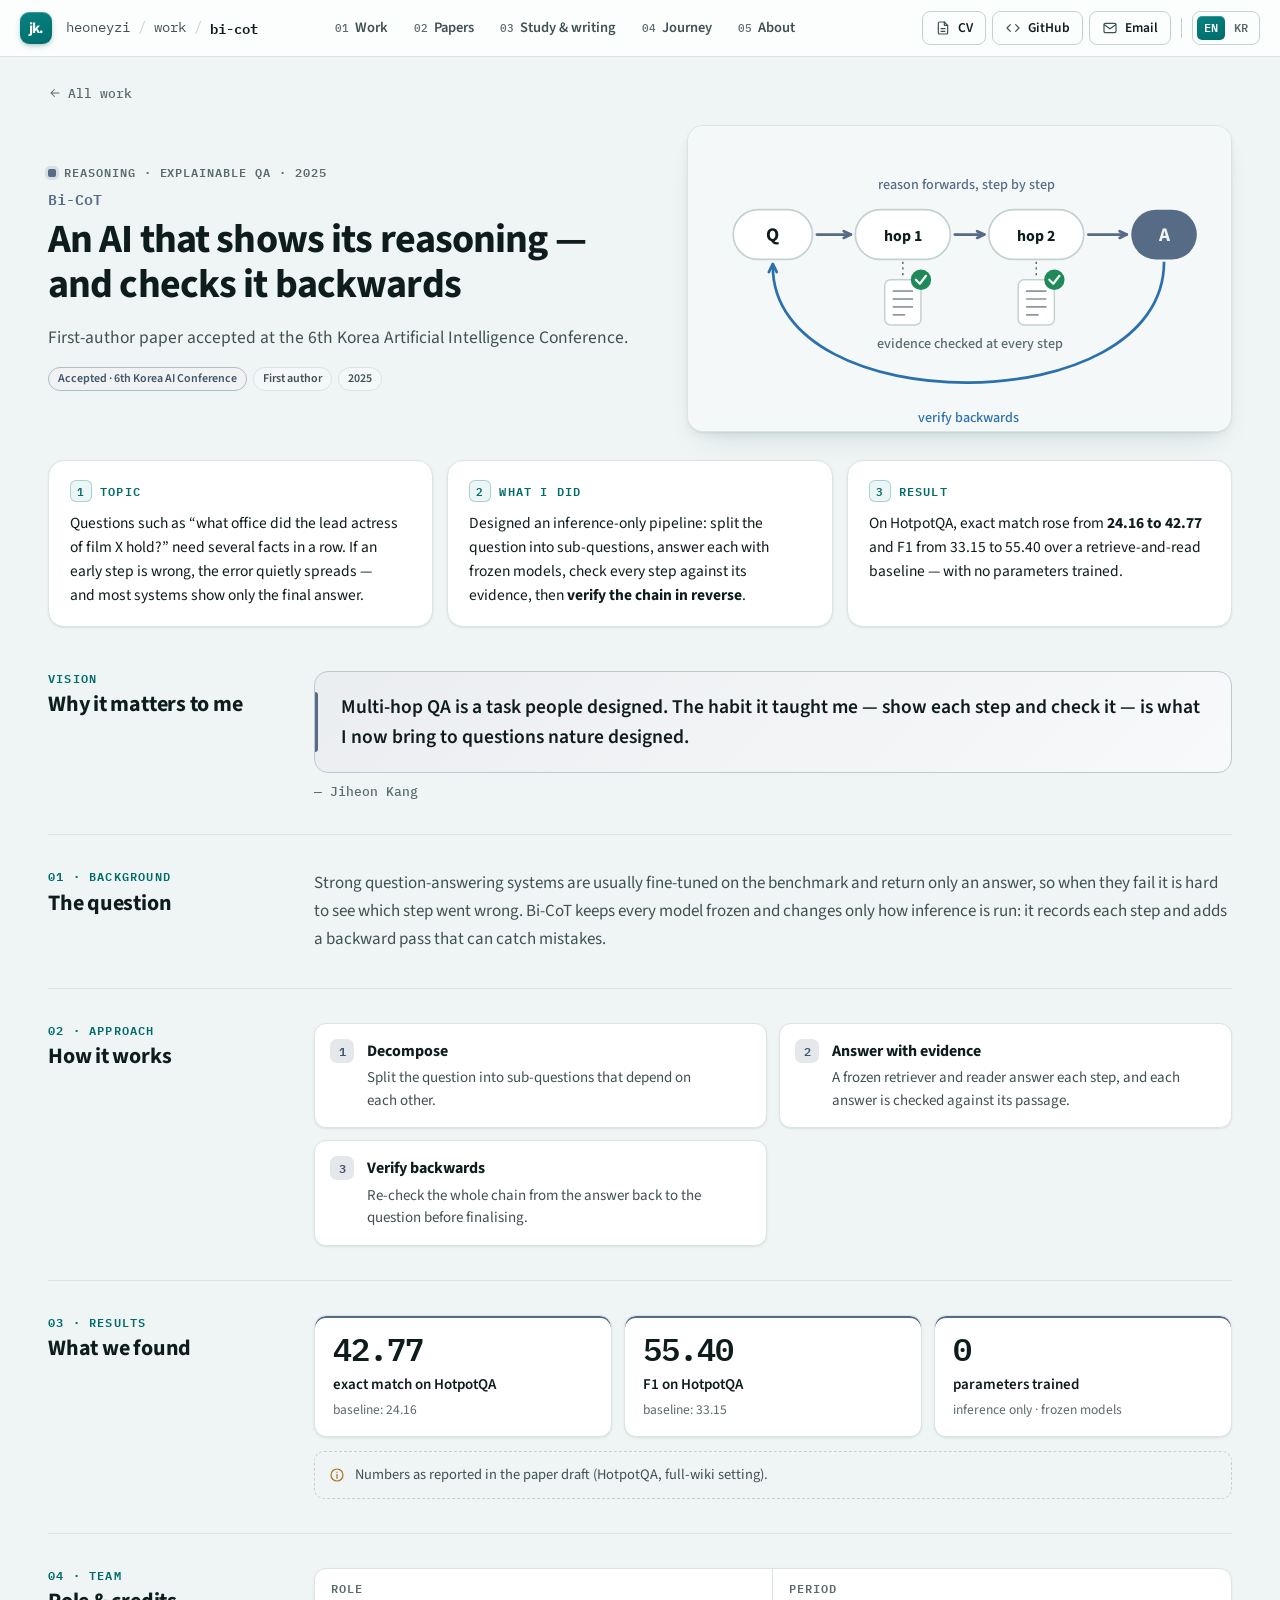
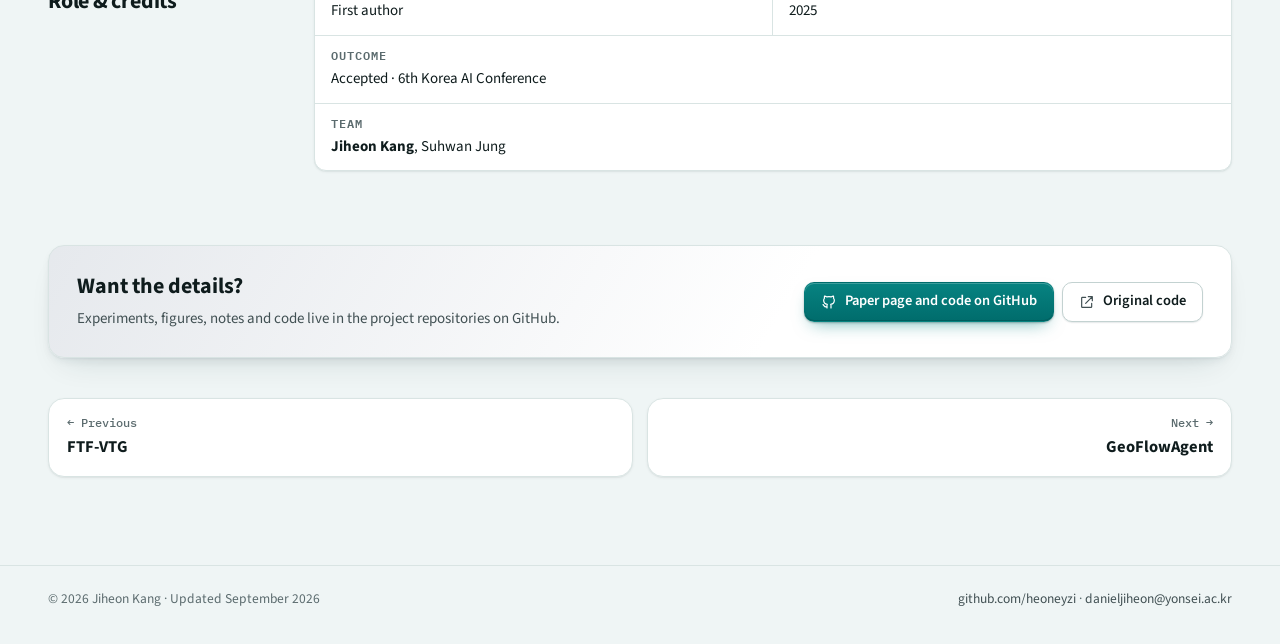
==== commit 5d29e9f9: "Remove night mode from all project pages" ====
--- a/projects/bi-cot.html
+++ b/projects/bi-cot.html
@@ -1,13 +1,13 @@
 <!doctype html>
-<html lang="en" data-theme="dark">
+<html lang="en">
 <head>
 <meta charset="utf-8">
 <meta name="viewport" content="width=device-width,initial-scale=1">
 <title>Bi-CoT · Jiheon Kang</title>
 <meta name="title-ko" content="Bi-CoT · 강지헌">
 <meta name="description" content="First-author paper accepted at the 6th Korea Artificial Intelligence Conference.">
-<meta name="theme-color" content="#0b1011">
-<meta name="color-scheme" content="dark light">
+<meta name="theme-color" content="#f4f8f8">
+<meta name="color-scheme" content="light">
 <link rel="canonical" href="https://heoneyzi.github.io/projects/bi-cot.html">
 <meta property="og:type" content="website">
 <meta property="og:title" content="Bi-CoT · Jiheon Kang">
@@ -19,13 +19,12 @@
 <link rel="preconnect" href="https://fonts.googleapis.com">
 <link rel="preconnect" href="https://fonts.gstatic.com" crossorigin>
 <link rel="stylesheet" href="https://fonts.googleapis.com/css2?family=Source+Sans+3:ital,wght@0,400;0,500;0,600;0,700;1,400&family=IBM+Plex+Mono:wght@400;500;600&family=Noto+Sans+KR:wght@400;500;700&display=swap">
-<link rel="stylesheet" href="../assets/site.css">
-<script>(function(){try{var t=localStorage.getItem('hz-theme');if(t==='light'){document.documentElement.setAttribute('data-theme','light');}}catch(e){}})();</script>
-<script src="../assets/site.js" defer></script>
+<link rel="stylesheet" href="../assets/site.css?v=light-only-20260928">
+<script src="../assets/site.js?v=light-only-20260928" defer></script>
 </head>
 <body>
 <a class="skip" href="#main" data-ko="본문으로 건너뛰기">Skip to content</a>
-<svg class="sprite" aria-hidden="true" focusable="false" xmlns="http://www.w3.org/2000/svg"><symbol id="i-mail" viewBox="0 0 24 24" fill="none" stroke="currentColor" stroke-width="1.8" stroke-linecap="round" stroke-linejoin="round"><rect x="3" y="5" width="18" height="14" rx="2"/><path d="m3.5 7 8.5 6 8.5-6"/></symbol><symbol id="i-file" viewBox="0 0 24 24" fill="none" stroke="currentColor" stroke-width="1.8" stroke-linecap="round" stroke-linejoin="round"><path d="M14 3H7a2 2 0 0 0-2 2v14a2 2 0 0 0 2 2h10a2 2 0 0 0 2-2V8z"/><path d="M14 3v5h5M9 13h6M9 17h6"/></symbol><symbol id="i-code" viewBox="0 0 24 24" fill="none" stroke="currentColor" stroke-width="1.8" stroke-linecap="round" stroke-linejoin="round"><path d="m8 7-5 5 5 5M16 7l5 5-5 5"/></symbol><symbol id="i-user" viewBox="0 0 24 24" fill="none" stroke="currentColor" stroke-width="1.8" stroke-linecap="round" stroke-linejoin="round"><circle cx="12" cy="8" r="4"/><path d="M4 21c1.5-4 4.5-6 8-6s6.5 2 8 6"/></symbol><symbol id="i-sun" viewBox="0 0 24 24" fill="none" stroke="currentColor" stroke-width="1.8" stroke-linecap="round" stroke-linejoin="round"><circle cx="12" cy="12" r="4"/><path d="M12 2v2M12 20v2M4.9 4.9l1.4 1.4M17.7 17.7l1.4 1.4M2 12h2M20 12h2M4.9 19.1l1.4-1.4M17.7 6.3l1.4-1.4"/></symbol><symbol id="i-moon" viewBox="0 0 24 24" fill="none" stroke="currentColor" stroke-width="1.8" stroke-linecap="round" stroke-linejoin="round"><path d="M20 14.5A8 8 0 1 1 9.5 4a6.5 6.5 0 0 0 10.5 10.5z"/></symbol><symbol id="i-arrow" viewBox="0 0 24 24" fill="none" stroke="currentColor" stroke-width="1.8" stroke-linecap="round" stroke-linejoin="round"><path d="M5 12h14M13 6l6 6-6 6"/></symbol><symbol id="i-ext" viewBox="0 0 24 24" fill="none" stroke="currentColor" stroke-width="1.8" stroke-linecap="round" stroke-linejoin="round"><path d="M14 4h6v6M10 14 20 4M19 14v5a1 1 0 0 1-1 1H5a1 1 0 0 1-1-1V6a1 1 0 0 1 1-1h5"/></symbol><symbol id="i-mic" viewBox="0 0 24 24" fill="none" stroke="currentColor" stroke-width="1.8" stroke-linecap="round" stroke-linejoin="round"><rect x="9" y="3" width="6" height="11" rx="3"/><path d="M5 11a7 7 0 0 0 14 0M12 18v3"/></symbol><symbol id="i-medal" viewBox="0 0 24 24" fill="none" stroke="currentColor" stroke-width="1.8" stroke-linecap="round" stroke-linejoin="round"><circle cx="12" cy="9" r="6"/><path d="m8.5 14-1.5 7 5-3 5 3-1.5-7"/></symbol><symbol id="i-papers" viewBox="0 0 24 24" fill="none" stroke="currentColor" stroke-width="1.8" stroke-linecap="round" stroke-linejoin="round"><path d="M8 3h8l4 4v12a2 2 0 0 1-2 2H8a2 2 0 0 1-2-2V5a2 2 0 0 1 2-2z"/><path d="M16 3v4h4M4 7v12a2 2 0 0 0 2 2M10 12h6M10 16h6"/></symbol><symbol id="i-users" viewBox="0 0 24 24" fill="none" stroke="currentColor" stroke-width="1.8" stroke-linecap="round" stroke-linejoin="round"><circle cx="9" cy="8" r="3.5"/><path d="M2.5 20c.9-3.4 3.3-5.5 6.5-5.5s5.6 2.1 6.5 5.5M16 4.6a3.5 3.5 0 0 1 0 6.8M18 14.8c1.8.8 3 2.6 3.5 5.2"/></symbol><symbol id="i-dna" viewBox="0 0 24 24" fill="none" stroke="currentColor" stroke-width="1.8" stroke-linecap="round" stroke-linejoin="round"><path d="M8 3c0 5 8 5 8 9s-8 4-8 9M16 3c0 5-8 5-8 9s8 4 8 9M9.5 6.5h5M10 9.5h4M10 14.5h4M9.5 17.5h5"/></symbol><symbol id="i-cell" viewBox="0 0 24 24" fill="none" stroke="currentColor" stroke-width="1.8" stroke-linecap="round" stroke-linejoin="round"><circle cx="12" cy="12" r="9"/><circle cx="13" cy="11" r="3"/><circle cx="7.5" cy="15" r=".8"/><circle cx="16" cy="16.5" r=".8"/></symbol><symbol id="i-protein" viewBox="0 0 24 24" fill="none" stroke="currentColor" stroke-width="1.8" stroke-linecap="round" stroke-linejoin="round"><circle cx="6" cy="7" r="2.5"/><circle cx="17.5" cy="6" r="2.5"/><circle cx="12" cy="17.5" r="2.5"/><path d="M8.4 6.8 15 6.2M7.1 9.2l3.7 6M16.4 8.3 13.2 15"/></symbol><symbol id="i-pill" viewBox="0 0 24 24" fill="none" stroke="currentColor" stroke-width="1.8" stroke-linecap="round" stroke-linejoin="round"><rect x="2.8" y="8.3" width="18.4" height="7.4" rx="3.7" transform="rotate(-45 12 12)"/><path d="m8.6 8.6 6.8 6.8"/></symbol><symbol id="i-pulse" viewBox="0 0 24 24" fill="none" stroke="currentColor" stroke-width="1.8" stroke-linecap="round" stroke-linejoin="round"><path d="M3 12h4l3-7 4 14 3-7h4"/></symbol><symbol id="i-film" viewBox="0 0 24 24" fill="none" stroke="currentColor" stroke-width="1.8" stroke-linecap="round" stroke-linejoin="round"><rect x="3" y="5" width="18" height="14" rx="2"/><path d="M7 5v14M17 5v14M3 9.5h4M3 14.5h4M17 9.5h4M17 14.5h4"/></symbol><symbol id="i-route" viewBox="0 0 24 24" fill="none" stroke="currentColor" stroke-width="1.8" stroke-linecap="round" stroke-linejoin="round"><circle cx="6" cy="18" r="2.5"/><circle cx="18" cy="6" r="2.5"/><path d="M8.5 18H15a3.5 3.5 0 0 0 0-7H9a3.5 3.5 0 0 1 0-7h6.5"/></symbol><symbol id="i-compass" viewBox="0 0 24 24" fill="none" stroke="currentColor" stroke-width="1.8" stroke-linecap="round" stroke-linejoin="round"><circle cx="12" cy="12" r="9"/><path d="m15.5 8.5-2 5-5 2 2-5z"/></symbol><symbol id="i-chat" viewBox="0 0 24 24" fill="none" stroke="currentColor" stroke-width="1.8" stroke-linecap="round" stroke-linejoin="round"><path d="M4 5h16v11H9l-5 4z"/><path d="M8 9.5h8M8 12.5h5"/></symbol><symbol id="i-pin" viewBox="0 0 24 24" fill="none" stroke="currentColor" stroke-width="1.8" stroke-linecap="round" stroke-linejoin="round"><path d="M12 21s7-6.2 7-12a7 7 0 1 0-14 0c0 5.8 7 12 7 12z"/><circle cx="12" cy="9" r="2.5"/></symbol><symbol id="i-book" viewBox="0 0 24 24" fill="none" stroke="currentColor" stroke-width="1.8" stroke-linecap="round" stroke-linejoin="round"><path d="M3 5h6a3 3 0 0 1 3 3v12a2 2 0 0 0-2-2H3zM21 5h-6a3 3 0 0 0-3 3v12a2 2 0 0 1 2-2h7z"/></symbol><symbol id="i-eye" viewBox="0 0 24 24" fill="none" stroke="currentColor" stroke-width="1.8" stroke-linecap="round" stroke-linejoin="round"><path d="M2 12s3.5-7 10-7 10 7 10 7-3.5 7-10 7S2 12 2 12z"/><circle cx="12" cy="12" r="3"/></symbol><symbol id="i-pen" viewBox="0 0 24 24" fill="none" stroke="currentColor" stroke-width="1.8" stroke-linecap="round" stroke-linejoin="round"><path d="M4 20h4L19 9a2.8 2.8 0 0 0-4-4L4 16z"/><path d="m13.5 6.5 4 4"/></symbol><symbol id="i-check" viewBox="0 0 24 24" fill="none" stroke="currentColor" stroke-width="1.8" stroke-linecap="round" stroke-linejoin="round"><path d="m5 12.5 4.5 4.5L19 7.5"/></symbol><symbol id="i-cap" viewBox="0 0 24 24" fill="none" stroke="currentColor" stroke-width="1.8" stroke-linecap="round" stroke-linejoin="round"><path d="M2 9.5 12 4.5l10 5-10 5z"/><path d="M6 11.5v5c3.5 2.7 8.5 2.7 12 0v-5"/></symbol><symbol id="i-info" viewBox="0 0 24 24" fill="none" stroke="currentColor" stroke-width="1.8" stroke-linecap="round" stroke-linejoin="round"><circle cx="12" cy="12" r="9"/><path d="M12 11v6M12 7.5v.5"/></symbol><symbol id="i-down" viewBox="0 0 24 24" fill="none" stroke="currentColor" stroke-width="1.8" stroke-linecap="round" stroke-linejoin="round"><path d="M12 5v14M6 13l6 6 6-6"/></symbol><symbol id="i-spark" viewBox="0 0 24 24" fill="none" stroke="currentColor" stroke-width="1.8" stroke-linecap="round" stroke-linejoin="round"><path d="M12 3l1.9 5.1L19 10l-5.1 1.9L12 17l-1.9-5.1L5 10l5.1-1.9z"/></symbol><symbol id="i-github" viewBox="0 0 24 24" fill="none" stroke="currentColor" stroke-width="1.8" stroke-linecap="round" stroke-linejoin="round"><path d="M9 19c-4.3 1.4-4.3-2.5-6-3m12 5v-3.5c0-1 .1-1.4-.5-2 2.8-.3 5.5-1.4 5.5-6a4.6 4.6 0 0 0-1.3-3.2 4.2 4.2 0 0 0-.1-3.2s-1.1-.3-3.5 1.3a12.3 12.3 0 0 0-6.2 0C6.5 2.8 5.4 3.1 5.4 3.1a4.2 4.2 0 0 0-.1 3.2A4.6 4.6 0 0 0 4 9.5c0 4.6 2.7 5.7 5.5 6-.6.6-.6 1.2-.5 2V21"/></symbol></svg>
+<svg class="sprite" aria-hidden="true" focusable="false" xmlns="http://www.w3.org/2000/svg"><symbol id="i-mail" viewBox="0 0 24 24" fill="none" stroke="currentColor" stroke-width="1.8" stroke-linecap="round" stroke-linejoin="round"><rect x="3" y="5" width="18" height="14" rx="2"/><path d="m3.5 7 8.5 6 8.5-6"/></symbol><symbol id="i-file" viewBox="0 0 24 24" fill="none" stroke="currentColor" stroke-width="1.8" stroke-linecap="round" stroke-linejoin="round"><path d="M14 3H7a2 2 0 0 0-2 2v14a2 2 0 0 0 2 2h10a2 2 0 0 0 2-2V8z"/><path d="M14 3v5h5M9 13h6M9 17h6"/></symbol><symbol id="i-code" viewBox="0 0 24 24" fill="none" stroke="currentColor" stroke-width="1.8" stroke-linecap="round" stroke-linejoin="round"><path d="m8 7-5 5 5 5M16 7l5 5-5 5"/></symbol><symbol id="i-user" viewBox="0 0 24 24" fill="none" stroke="currentColor" stroke-width="1.8" stroke-linecap="round" stroke-linejoin="round"><circle cx="12" cy="8" r="4"/><path d="M4 21c1.5-4 4.5-6 8-6s6.5 2 8 6"/></symbol><symbol id="i-arrow" viewBox="0 0 24 24" fill="none" stroke="currentColor" stroke-width="1.8" stroke-linecap="round" stroke-linejoin="round"><path d="M5 12h14M13 6l6 6-6 6"/></symbol><symbol id="i-ext" viewBox="0 0 24 24" fill="none" stroke="currentColor" stroke-width="1.8" stroke-linecap="round" stroke-linejoin="round"><path d="M14 4h6v6M10 14 20 4M19 14v5a1 1 0 0 1-1 1H5a1 1 0 0 1-1-1V6a1 1 0 0 1 1-1h5"/></symbol><symbol id="i-mic" viewBox="0 0 24 24" fill="none" stroke="currentColor" stroke-width="1.8" stroke-linecap="round" stroke-linejoin="round"><rect x="9" y="3" width="6" height="11" rx="3"/><path d="M5 11a7 7 0 0 0 14 0M12 18v3"/></symbol><symbol id="i-medal" viewBox="0 0 24 24" fill="none" stroke="currentColor" stroke-width="1.8" stroke-linecap="round" stroke-linejoin="round"><circle cx="12" cy="9" r="6"/><path d="m8.5 14-1.5 7 5-3 5 3-1.5-7"/></symbol><symbol id="i-papers" viewBox="0 0 24 24" fill="none" stroke="currentColor" stroke-width="1.8" stroke-linecap="round" stroke-linejoin="round"><path d="M8 3h8l4 4v12a2 2 0 0 1-2 2H8a2 2 0 0 1-2-2V5a2 2 0 0 1 2-2z"/><path d="M16 3v4h4M4 7v12a2 2 0 0 0 2 2M10 12h6M10 16h6"/></symbol><symbol id="i-users" viewBox="0 0 24 24" fill="none" stroke="currentColor" stroke-width="1.8" stroke-linecap="round" stroke-linejoin="round"><circle cx="9" cy="8" r="3.5"/><path d="M2.5 20c.9-3.4 3.3-5.5 6.5-5.5s5.6 2.1 6.5 5.5M16 4.6a3.5 3.5 0 0 1 0 6.8M18 14.8c1.8.8 3 2.6 3.5 5.2"/></symbol><symbol id="i-dna" viewBox="0 0 24 24" fill="none" stroke="currentColor" stroke-width="1.8" stroke-linecap="round" stroke-linejoin="round"><path d="M8 3c0 5 8 5 8 9s-8 4-8 9M16 3c0 5-8 5-8 9s8 4 8 9M9.5 6.5h5M10 9.5h4M10 14.5h4M9.5 17.5h5"/></symbol><symbol id="i-cell" viewBox="0 0 24 24" fill="none" stroke="currentColor" stroke-width="1.8" stroke-linecap="round" stroke-linejoin="round"><circle cx="12" cy="12" r="9"/><circle cx="13" cy="11" r="3"/><circle cx="7.5" cy="15" r=".8"/><circle cx="16" cy="16.5" r=".8"/></symbol><symbol id="i-protein" viewBox="0 0 24 24" fill="none" stroke="currentColor" stroke-width="1.8" stroke-linecap="round" stroke-linejoin="round"><circle cx="6" cy="7" r="2.5"/><circle cx="17.5" cy="6" r="2.5"/><circle cx="12" cy="17.5" r="2.5"/><path d="M8.4 6.8 15 6.2M7.1 9.2l3.7 6M16.4 8.3 13.2 15"/></symbol><symbol id="i-pill" viewBox="0 0 24 24" fill="none" stroke="currentColor" stroke-width="1.8" stroke-linecap="round" stroke-linejoin="round"><rect x="2.8" y="8.3" width="18.4" height="7.4" rx="3.7" transform="rotate(-45 12 12)"/><path d="m8.6 8.6 6.8 6.8"/></symbol><symbol id="i-pulse" viewBox="0 0 24 24" fill="none" stroke="currentColor" stroke-width="1.8" stroke-linecap="round" stroke-linejoin="round"><path d="M3 12h4l3-7 4 14 3-7h4"/></symbol><symbol id="i-film" viewBox="0 0 24 24" fill="none" stroke="currentColor" stroke-width="1.8" stroke-linecap="round" stroke-linejoin="round"><rect x="3" y="5" width="18" height="14" rx="2"/><path d="M7 5v14M17 5v14M3 9.5h4M3 14.5h4M17 9.5h4M17 14.5h4"/></symbol><symbol id="i-route" viewBox="0 0 24 24" fill="none" stroke="currentColor" stroke-width="1.8" stroke-linecap="round" stroke-linejoin="round"><circle cx="6" cy="18" r="2.5"/><circle cx="18" cy="6" r="2.5"/><path d="M8.5 18H15a3.5 3.5 0 0 0 0-7H9a3.5 3.5 0 0 1 0-7h6.5"/></symbol><symbol id="i-compass" viewBox="0 0 24 24" fill="none" stroke="currentColor" stroke-width="1.8" stroke-linecap="round" stroke-linejoin="round"><circle cx="12" cy="12" r="9"/><path d="m15.5 8.5-2 5-5 2 2-5z"/></symbol><symbol id="i-chat" viewBox="0 0 24 24" fill="none" stroke="currentColor" stroke-width="1.8" stroke-linecap="round" stroke-linejoin="round"><path d="M4 5h16v11H9l-5 4z"/><path d="M8 9.5h8M8 12.5h5"/></symbol><symbol id="i-pin" viewBox="0 0 24 24" fill="none" stroke="currentColor" stroke-width="1.8" stroke-linecap="round" stroke-linejoin="round"><path d="M12 21s7-6.2 7-12a7 7 0 1 0-14 0c0 5.8 7 12 7 12z"/><circle cx="12" cy="9" r="2.5"/></symbol><symbol id="i-book" viewBox="0 0 24 24" fill="none" stroke="currentColor" stroke-width="1.8" stroke-linecap="round" stroke-linejoin="round"><path d="M3 5h6a3 3 0 0 1 3 3v12a2 2 0 0 0-2-2H3zM21 5h-6a3 3 0 0 0-3 3v12a2 2 0 0 1 2-2h7z"/></symbol><symbol id="i-eye" viewBox="0 0 24 24" fill="none" stroke="currentColor" stroke-width="1.8" stroke-linecap="round" stroke-linejoin="round"><path d="M2 12s3.5-7 10-7 10 7 10 7-3.5 7-10 7S2 12 2 12z"/><circle cx="12" cy="12" r="3"/></symbol><symbol id="i-pen" viewBox="0 0 24 24" fill="none" stroke="currentColor" stroke-width="1.8" stroke-linecap="round" stroke-linejoin="round"><path d="M4 20h4L19 9a2.8 2.8 0 0 0-4-4L4 16z"/><path d="m13.5 6.5 4 4"/></symbol><symbol id="i-check" viewBox="0 0 24 24" fill="none" stroke="currentColor" stroke-width="1.8" stroke-linecap="round" stroke-linejoin="round"><path d="m5 12.5 4.5 4.5L19 7.5"/></symbol><symbol id="i-cap" viewBox="0 0 24 24" fill="none" stroke="currentColor" stroke-width="1.8" stroke-linecap="round" stroke-linejoin="round"><path d="M2 9.5 12 4.5l10 5-10 5z"/><path d="M6 11.5v5c3.5 2.7 8.5 2.7 12 0v-5"/></symbol><symbol id="i-info" viewBox="0 0 24 24" fill="none" stroke="currentColor" stroke-width="1.8" stroke-linecap="round" stroke-linejoin="round"><circle cx="12" cy="12" r="9"/><path d="M12 11v6M12 7.5v.5"/></symbol><symbol id="i-down" viewBox="0 0 24 24" fill="none" stroke="currentColor" stroke-width="1.8" stroke-linecap="round" stroke-linejoin="round"><path d="M12 5v14M6 13l6 6 6-6"/></symbol><symbol id="i-spark" viewBox="0 0 24 24" fill="none" stroke="currentColor" stroke-width="1.8" stroke-linecap="round" stroke-linejoin="round"><path d="M12 3l1.9 5.1L19 10l-5.1 1.9L12 17l-1.9-5.1L5 10l5.1-1.9z"/></symbol><symbol id="i-github" viewBox="0 0 24 24" fill="none" stroke="currentColor" stroke-width="1.8" stroke-linecap="round" stroke-linejoin="round"><path d="M9 19c-4.3 1.4-4.3-2.5-6-3m12 5v-3.5c0-1 .1-1.4-.5-2 2.8-.3 5.5-1.4 5.5-6a4.6 4.6 0 0 0-1.3-3.2 4.2 4.2 0 0 0-.1-3.2s-1.1-.3-3.5 1.3a12.3 12.3 0 0 0-6.2 0C6.5 2.8 5.4 3.1 5.4 3.1a4.2 4.2 0 0 0-.1 3.2A4.6 4.6 0 0 0 4 9.5c0 4.6 2.7 5.7 5.5 6-.6.6-.6 1.2-.5 2V21"/></symbol></svg>
 <header class="topbar">
   <div class="tb-row">
     <a class="brand" href="../index.html" aria-label="Jiheon Kang — home" data-ko-aria="강지헌 — 홈"><span class="brand-mark">jk.</span></a>
@@ -36,7 +35,6 @@
       <a class="tb-btn" href="https://github.com/heoneyzi" target="_blank" rel="noopener" aria-label="GitHub"><svg class="ic" aria-hidden="true"><use href="#i-code"/></svg><span class="t">GitHub</span></a>
       <a class="tb-btn" href="mailto:danieljiheon@yonsei.ac.kr" aria-label="Email" data-ko-aria="이메일"><svg class="ic" aria-hidden="true"><use href="#i-mail"/></svg><span class="t" data-ko="이메일">Email</span></a>
       <span class="tb-sep" aria-hidden="true"></span>
-      <button class="ib theme-btn" type="button" data-theme-toggle data-l-light="Switch to light theme" data-l-dark="Switch to dark theme" aria-label="Switch to light theme"><svg class="ic i-sun" aria-hidden="true"><use href="#i-sun"/></svg><svg class="ic i-moon" aria-hidden="true"><use href="#i-moon"/></svg></button>
       <button class="lang-btn" type="button" data-lang-toggle aria-label="한국어로 보기" aria-pressed="false"><span class="l-en">EN</span><span class="l-ko">KR</span></button>
     </div>
   </div>
--- a/assets/site.css
+++ b/assets/site.css
@@ -1,9 +1,9 @@
 /* heoneyzi.github.io — research portfolio.
-   Dark "research report" look, built around the CV teal #008080.
-   Plain CSS, no build step. Colours are tokens on :root; [data-theme="light"] swaps them.
+   Light "research report" look, built around the CV teal #008080.
+   Plain CSS, no build step. The light palette is defined on :root.
    Depth system: every card rests on --e1, lifts to --e3 on hover; link cards tilt toward the pointer (site.js). */
 
-/* ------------------------------------------------------------------ tokens (dark is the default) */
+/* ------------------------------------------------------------------ tokens (always light) */
 :root{
   --font:"Source Sans 3","Noto Sans KR",system-ui,-apple-system,"Segoe UI",Roboto,sans-serif;
   --mono:"IBM Plex Mono","Noto Sans KR",ui-monospace,SFMono-Regular,Menlo,Consolas,monospace;
@@ -11,34 +11,7 @@
   --r:16px;
   --r-sm:10px;
   --ease:cubic-bezier(.2,.8,.2,1);
-  color-scheme:dark;
   --brand:#008080;
-  /* surfaces: teal-tinted near-blacks */
-  --bg:#090f10;--bg-2:#0c1314;--panel:#101819;--panel-2:#151f20;--hover:#1a2627;
-  --line:#202d2e;--line-2:#2f3f40;
-  --text:#e8eeee;--text-2:#b5c3c3;--text-3:#8c9d9e;
-  /* accent */
-  --accent:#3cc2b5;--accent-text:#5fd0c3;--accent-ink:#ffffff;
-  --accent-soft:rgba(60,194,181,.09);--accent-line:rgba(60,194,181,.36);--accent-glow:rgba(60,194,181,.20);
-  --btn-hi:#0a8683;--btn-lo:#006c6c;
-  --good:#54cc8e;--warn:#eeb154;
-  /* domain colours: DNA · cell · protein · drug · clinic · AI · writing (one lightness, one chroma) */
-  --c-dna:#3dc4b7;--c-cell:#6cb2ec;--c-protein:#ac9cf0;--c-drug:#e7aa5b;--c-clinic:#ed8395;--c-ai:#94adce;--c-write:#cfaf79;
-  /* depth */
-  --e1:inset 0 1px 0 rgba(255,255,255,.035),0 1px 2px rgba(0,0,0,.35);
-  --e2:inset 0 1px 0 rgba(255,255,255,.045),0 2px 6px rgba(0,0,0,.32),0 14px 30px -14px rgba(0,0,0,.65);
-  --e3:inset 0 1px 0 rgba(255,255,255,.06),0 6px 14px rgba(0,0,0,.34),0 30px 60px -22px rgba(0,0,0,.8),0 22px 50px -26px var(--glow,rgba(60,194,181,.45));
-  --e-btn:inset 0 1px 0 rgba(255,255,255,.05),0 1px 2px rgba(0,0,0,.4);
-  --e-btn-up:inset 0 1px 0 rgba(255,255,255,.07),0 4px 10px -2px rgba(0,0,0,.5),0 10px 22px -12px rgba(0,0,0,.6);
-  --e-press:inset 0 2px 4px rgba(0,0,0,.45);
-  --sheen:rgba(130,235,222,.075);
-  --ring:rgba(95,208,195,.65);
-  --dots:rgba(95,208,195,.13);
-  --topbar:rgba(12,19,20,.78);
-  /* aliases kept for og.py */
-  --teal:var(--accent);--teal-text:var(--accent-text);--teal-fill:var(--accent);--teal-ink:#04201d;--teal-soft:var(--accent-soft);--teal-line:var(--accent-line);--teal-glow:var(--accent-glow);
-}
-:root[data-theme="light"]{
   color-scheme:light;
   --bg:#eff5f5;--bg-2:#ffffff;--panel:#ffffff;--panel-2:#f4f8f8;--hover:#e8f2f1;
   --line:#d9e4e3;--line-2:#c3d2d1;
@@ -59,6 +32,8 @@
   --dots:rgba(0,128,128,.12);
   --topbar:rgba(255,255,255,.8);
   --teal-ink:#ffffff;
+  /* aliases kept for og.py */
+  --teal:var(--accent);--teal-text:var(--accent-text);--teal-fill:var(--accent);--teal-soft:var(--accent-soft);--teal-line:var(--accent-line);--teal-glow:var(--accent-glow);
 }
 
 /* ------------------------------------------------------------------ base */
@@ -87,8 +62,7 @@
 
 /* ------------------------------------------------------------------ top bar */
 .topbar{position:sticky;top:0;z-index:60;background:var(--topbar);-webkit-backdrop-filter:saturate(1.5) blur(14px);backdrop-filter:saturate(1.5) blur(14px);border-bottom:1px solid var(--line);transition:box-shadow .3s ease,border-color .3s ease}
-.topbar.is-scrolled{box-shadow:0 10px 30px -18px rgba(0,0,0,.45)}
-:root[data-theme="light"] .topbar.is-scrolled{box-shadow:0 10px 30px -20px rgba(12,48,50,.28)}
+.topbar.is-scrolled{box-shadow:0 10px 30px -20px rgba(12,48,50,.28)}
 .tb-row{height:var(--tb-h);display:flex;align-items:center;gap:14px;padding:0 20px;max-width:1440px;margin:0 auto}
 .brand{display:inline-flex;align-items:center;gap:10px;text-decoration:none;border-radius:9px;flex:none}
 .brand-mark{display:grid;place-items:center;width:32px;height:32px;border-radius:9px;background:linear-gradient(160deg,var(--btn-hi),var(--btn-lo));color:#fff;font:700 15px/1 var(--font);letter-spacing:-.05em;box-shadow:inset 0 1px 0 rgba(255,255,255,.22),0 2px 6px -2px rgba(0,80,80,.55);transition:transform .25s var(--ease),box-shadow .25s var(--ease)}
@@ -112,11 +86,6 @@
 .tb-btn .ic{color:var(--text-2)}
 .tb-btn:hover .ic{color:var(--accent-text)}
 .tb-sep{width:1px;height:20px;background:var(--line-2);margin:0 4px}
-.ib{display:inline-grid;place-items:center;width:34px;height:34px;padding:0;border-radius:8px;border:1px solid var(--line-2);background:transparent;color:var(--text-2);cursor:pointer;flex:none;transition:background-color .15s ease,color .15s ease,border-color .15s ease}
-.ib:hover{background:var(--panel);color:var(--accent-text);border-color:var(--accent-line)}
-.ib .ic{transition:transform .5s var(--ease)}
-.ib:hover .ic{transform:rotate(-20deg)}
-:root:not([data-theme="light"]) .theme-btn .i-moon,:root[data-theme="light"] .theme-btn .i-sun{display:none}
 .lang-btn{display:inline-flex;align-items:center;gap:2px;height:34px;padding:0 4px;border:1px solid var(--line-2);border-radius:8px;background:transparent;cursor:pointer;transition:border-color .15s ease}
 .lang-btn:hover{border-color:var(--accent-line)}
 .lang-btn span{display:inline-grid;place-items:center;min-width:28px;height:24px;padding:0 5px;border-radius:5px;font:600 11.5px/1 var(--mono);color:var(--text-3);transition:background-color .2s ease,color .2s ease}
@@ -153,7 +122,6 @@
 
 /* ------------------------------------------------------------------ cards + depth */
 .card{position:relative;background:var(--panel);border:1px solid var(--line);border-radius:var(--r);box-shadow:var(--e1)}
-:where(:root:not([data-theme="light"])) .card{background:linear-gradient(180deg,color-mix(in srgb,var(--panel) 95%,#9ff) 0,var(--panel) 140px)}
 a.card{text-decoration:none;color:inherit}
 /* lift: containers that hold several links */
 .lift{transition:transform .35s var(--ease),box-shadow .35s var(--ease),border-color .25s ease}
@@ -439,7 +407,7 @@
 .pn a:hover b{color:var(--accent-text)}
 .pn .next{text-align:right}
 
-/* ------------------------------------------------------------------ illustrations (inline SVG, themed) */
+/* ------------------------------------------------------------------ illustrations (inline SVG) */
 .ill{--ink:var(--text-3);font-family:var(--font)}
 .ill .i-bg{fill:var(--panel-2)}
 .ill .i-grid{stroke:var(--line);stroke-width:1;fill:none}
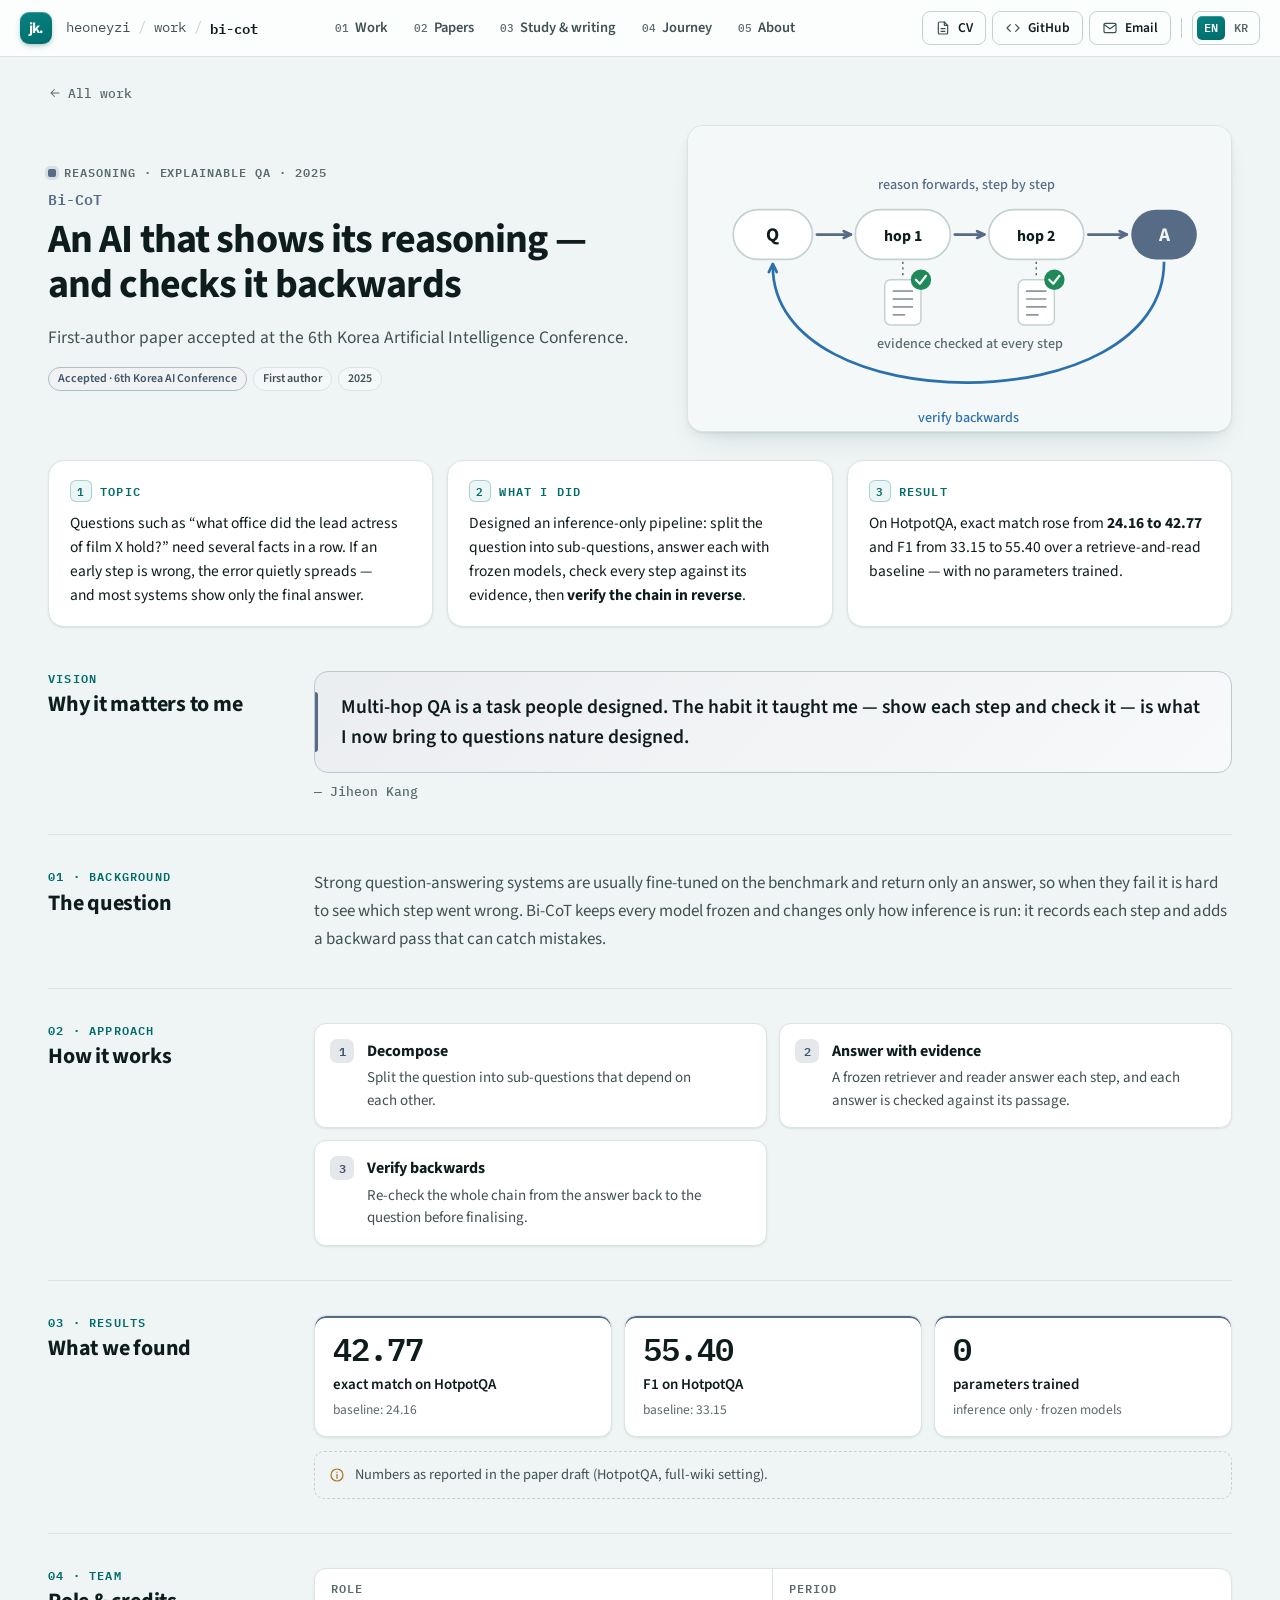
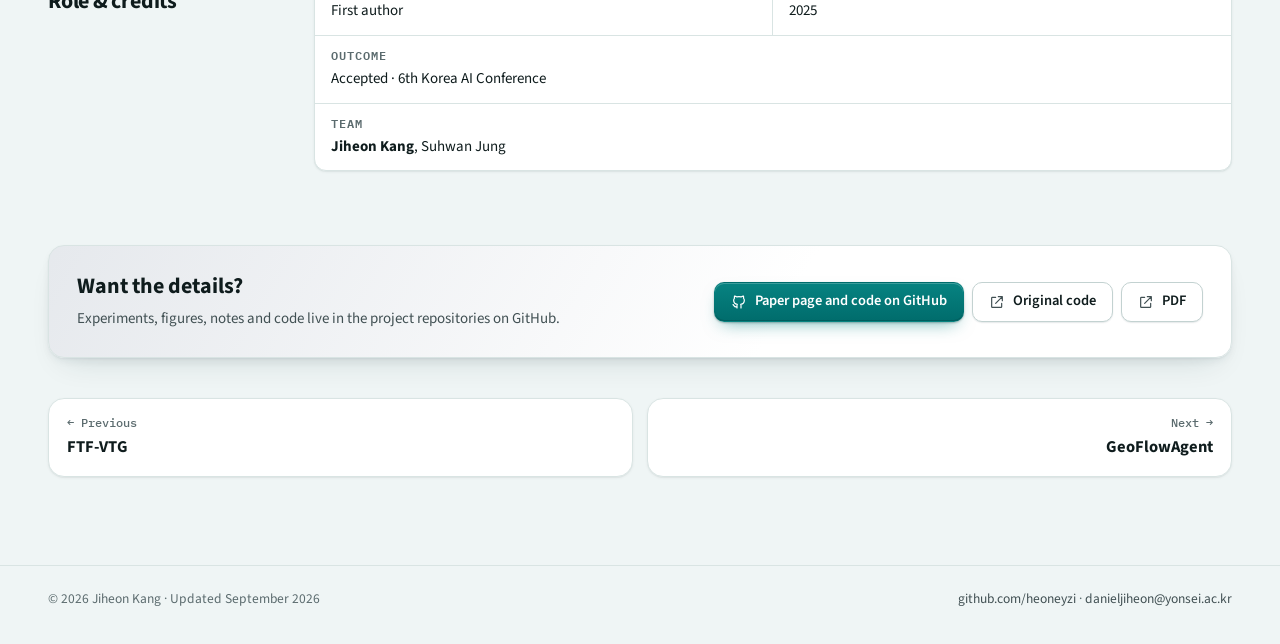
==== commit 075b29d6: "Add paper PDF links to the project detail pages" ====
--- a/projects/bi-cot.html
+++ b/projects/bi-cot.html
@@ -74,7 +74,7 @@
   </div>
   <aside class="card cta">
     <div><h2 data-ko="더 자세히 보고 싶다면">Want the details?</h2><p data-ko="실험, 그림, 노트, 코드는 GitHub의 각 프로젝트 저장소에 정리되어 있습니다.">Experiments, figures, notes and code live in the project repositories on GitHub.</p></div>
-    <div class="cta-links"><a class="btn btn-primary" href="https://github.com/heoneyzi/Paper/tree/main/Bi-CoT" target="_blank" rel="noopener"><svg class="ic" aria-hidden="true"><use href="#i-github"/></svg><span data-ko="GitHub에서 논문 페이지와 코드 보기">Paper page and code on GitHub</span></a><a class="btn" href="https://github.com/heoneyzi/Bi-CoT" target="_blank" rel="noopener"><svg class="ic" aria-hidden="true"><use href="#i-ext"/></svg><span data-ko="원본 코드">Original code</span></a></div>
+    <div class="cta-links"><a class="btn btn-primary" href="https://github.com/heoneyzi/Paper/tree/main/Bi-CoT" target="_blank" rel="noopener"><svg class="ic" aria-hidden="true"><use href="#i-github"/></svg><span data-ko="GitHub에서 논문 페이지와 코드 보기">Paper page and code on GitHub</span></a><a class="btn" href="https://github.com/heoneyzi/Bi-CoT" target="_blank" rel="noopener"><svg class="ic" aria-hidden="true"><use href="#i-ext"/></svg><span data-ko="원본 코드">Original code</span></a><a class="btn" href="https://github.com/heoneyzi/Paper/blob/main/Bi-CoT/Plug-and-Play%20Bi-CoT%20-%20Self-Aware%20Forward%20Reasoning%20and%20Reverse%20Verification%20for%20Explainable%20Multi-Hop%20QA.pdf" target="_blank" rel="noopener"><svg class="ic" aria-hidden="true"><use href="#i-ext"/></svg><span data-ko="PDF">PDF</span></a></div>
   </aside>
   <nav class="pn" aria-label="More projects" data-ko-aria="다른 프로젝트">
     <a class="card tilt dom-ai" data-tilt href="ftf-vtg.html"><small data-ko="← 이전">← Previous</small><b>FTF-VTG</b></a>
